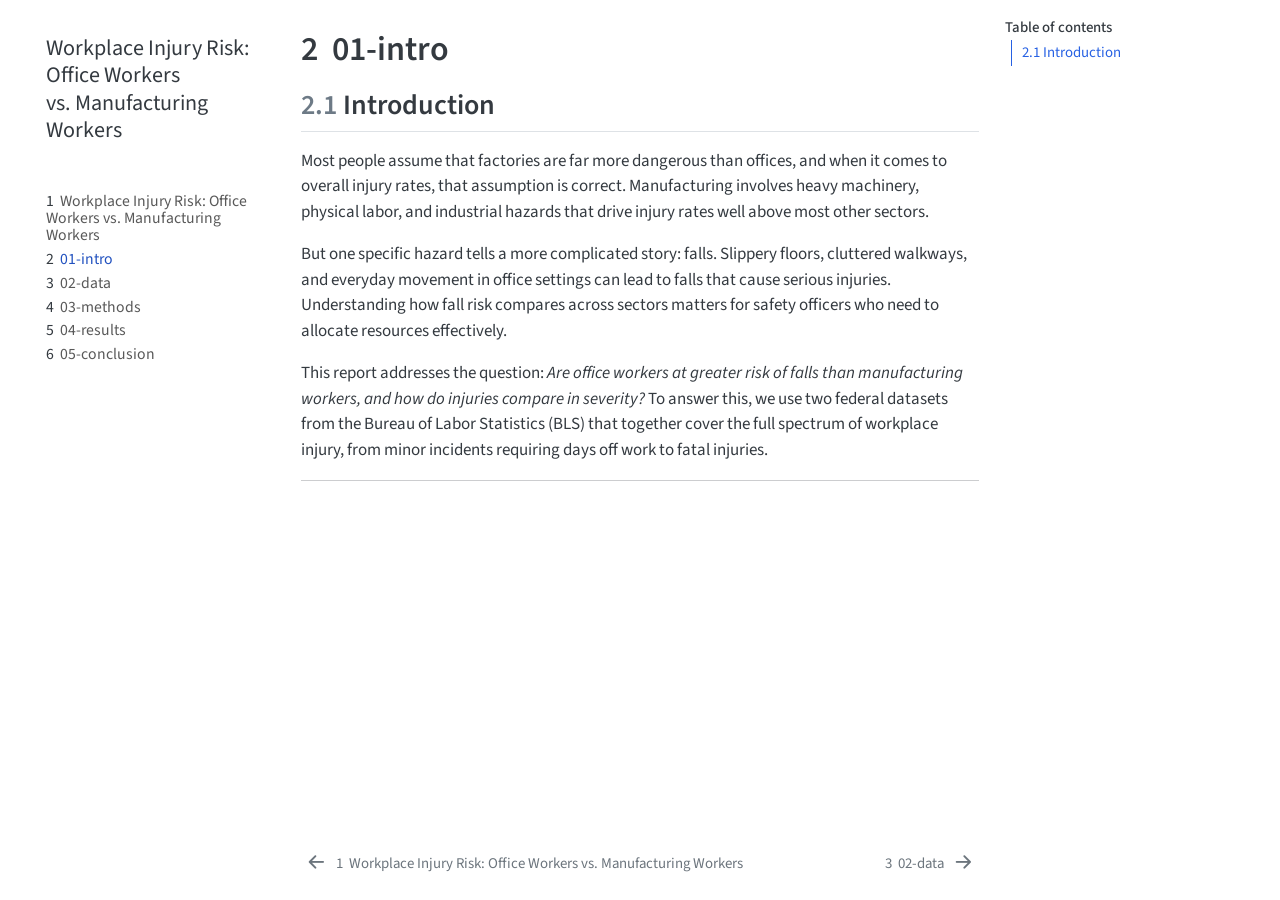
==== docs/01-intro.html @ 1d150f12 "v" ====
<!DOCTYPE html>
<html xmlns="http://www.w3.org/1999/xhtml" lang="en" xml:lang="en"><head>

<meta charset="utf-8">
<meta name="generator" content="quarto-1.6.40">

<meta name="viewport" content="width=device-width, initial-scale=1.0, user-scalable=yes">


<title>2&nbsp; 01-intro – Workplace Injury Risk: Office Workers vs. Manufacturing Workers</title>
<style>
code{white-space: pre-wrap;}
span.smallcaps{font-variant: small-caps;}
div.columns{display: flex; gap: min(4vw, 1.5em);}
div.column{flex: auto; overflow-x: auto;}
div.hanging-indent{margin-left: 1.5em; text-indent: -1.5em;}
ul.task-list{list-style: none;}
ul.task-list li input[type="checkbox"] {
  width: 0.8em;
  margin: 0 0.8em 0.2em -1em; /* quarto-specific, see https://github.com/quarto-dev/quarto-cli/issues/4556 */ 
  vertical-align: middle;
}
</style>


<script src="site_libs/quarto-nav/quarto-nav.js"></script>
<script src="site_libs/quarto-nav/headroom.min.js"></script>
<script src="site_libs/clipboard/clipboard.min.js"></script>
<script src="site_libs/quarto-search/autocomplete.umd.js"></script>
<script src="site_libs/quarto-search/fuse.min.js"></script>
<script src="site_libs/quarto-search/quarto-search.js"></script>
<meta name="quarto:offset" content="./">
<link href="./02-data.html" rel="next">
<link href="./index.html" rel="prev">
<script src="site_libs/quarto-html/quarto.js"></script>
<script src="site_libs/quarto-html/popper.min.js"></script>
<script src="site_libs/quarto-html/tippy.umd.min.js"></script>
<script src="site_libs/quarto-html/anchor.min.js"></script>
<link href="site_libs/quarto-html/tippy.css" rel="stylesheet">
<link href="site_libs/quarto-html/quarto-syntax-highlighting-549806ee2085284f45b00abea8c6df48.css" rel="stylesheet" id="quarto-text-highlighting-styles">
<script src="site_libs/bootstrap/bootstrap.min.js"></script>
<link href="site_libs/bootstrap/bootstrap-icons.css" rel="stylesheet">
<link href="site_libs/bootstrap/bootstrap-8da5b4427184b79ecddefad3d342027e.min.css" rel="stylesheet" append-hash="true" id="quarto-bootstrap" data-mode="light">
<script id="quarto-search-options" type="application/json">{
  "location": "sidebar",
  "copy-button": false,
  "collapse-after": 3,
  "panel-placement": "start",
  "type": "textbox",
  "limit": 50,
  "keyboard-shortcut": [
    "f",
    "/",
    "s"
  ],
  "show-item-context": false,
  "language": {
    "search-no-results-text": "No results",
    "search-matching-documents-text": "matching documents",
    "search-copy-link-title": "Copy link to search",
    "search-hide-matches-text": "Hide additional matches",
    "search-more-match-text": "more match in this document",
    "search-more-matches-text": "more matches in this document",
    "search-clear-button-title": "Clear",
    "search-text-placeholder": "",
    "search-detached-cancel-button-title": "Cancel",
    "search-submit-button-title": "Submit",
    "search-label": "Search"
  }
}</script>


</head>

<body class="nav-sidebar floating">

<div id="quarto-search-results"></div>
  <header id="quarto-header" class="headroom fixed-top">
  <nav class="quarto-secondary-nav">
    <div class="container-fluid d-flex">
      <button type="button" class="quarto-btn-toggle btn" data-bs-toggle="collapse" role="button" data-bs-target=".quarto-sidebar-collapse-item" aria-controls="quarto-sidebar" aria-expanded="false" aria-label="Toggle sidebar navigation" onclick="if (window.quartoToggleHeadroom) { window.quartoToggleHeadroom(); }">
        <i class="bi bi-layout-text-sidebar-reverse"></i>
      </button>
        <nav class="quarto-page-breadcrumbs" aria-label="breadcrumb"><ol class="breadcrumb"><li class="breadcrumb-item"><a href="./01-intro.html"><span class="chapter-number">2</span>&nbsp; <span class="chapter-title">01-intro</span></a></li></ol></nav>
        <a class="flex-grow-1" role="navigation" data-bs-toggle="collapse" data-bs-target=".quarto-sidebar-collapse-item" aria-controls="quarto-sidebar" aria-expanded="false" aria-label="Toggle sidebar navigation" onclick="if (window.quartoToggleHeadroom) { window.quartoToggleHeadroom(); }">      
        </a>
      <button type="button" class="btn quarto-search-button" aria-label="Search" onclick="window.quartoOpenSearch();">
        <i class="bi bi-search"></i>
      </button>
    </div>
  </nav>
</header>
<!-- content -->
<div id="quarto-content" class="quarto-container page-columns page-rows-contents page-layout-article">
<!-- sidebar -->
  <nav id="quarto-sidebar" class="sidebar collapse collapse-horizontal quarto-sidebar-collapse-item sidebar-navigation floating overflow-auto">
    <div class="pt-lg-2 mt-2 text-left sidebar-header">
    <div class="sidebar-title mb-0 py-0">
      <a href="./">Workplace Injury Risk: Office Workers vs.&nbsp;Manufacturing Workers</a> 
    </div>
      </div>
        <div class="mt-2 flex-shrink-0 align-items-center">
        <div class="sidebar-search">
        <div id="quarto-search" class="" title="Search"></div>
        </div>
        </div>
    <div class="sidebar-menu-container"> 
    <ul class="list-unstyled mt-1">
        <li class="sidebar-item">
  <div class="sidebar-item-container"> 
  <a href="./index.html" class="sidebar-item-text sidebar-link">
 <span class="menu-text"><span class="chapter-number">1</span>&nbsp; <span class="chapter-title">Workplace Injury Risk: Office Workers vs.&nbsp;Manufacturing Workers</span></span></a>
  </div>
</li>
        <li class="sidebar-item">
  <div class="sidebar-item-container"> 
  <a href="./01-intro.html" class="sidebar-item-text sidebar-link active">
 <span class="menu-text"><span class="chapter-number">2</span>&nbsp; <span class="chapter-title">01-intro</span></span></a>
  </div>
</li>
        <li class="sidebar-item">
  <div class="sidebar-item-container"> 
  <a href="./02-data.html" class="sidebar-item-text sidebar-link">
 <span class="menu-text"><span class="chapter-number">3</span>&nbsp; <span class="chapter-title">02-data</span></span></a>
  </div>
</li>
        <li class="sidebar-item">
  <div class="sidebar-item-container"> 
  <a href="./03-methods.html" class="sidebar-item-text sidebar-link">
 <span class="menu-text"><span class="chapter-number">4</span>&nbsp; <span class="chapter-title">03-methods</span></span></a>
  </div>
</li>
        <li class="sidebar-item">
  <div class="sidebar-item-container"> 
  <a href="./04-results.html" class="sidebar-item-text sidebar-link">
 <span class="menu-text"><span class="chapter-number">5</span>&nbsp; <span class="chapter-title">04-results</span></span></a>
  </div>
</li>
        <li class="sidebar-item">
  <div class="sidebar-item-container"> 
  <a href="./05-conclusion.html" class="sidebar-item-text sidebar-link">
 <span class="menu-text"><span class="chapter-number">6</span>&nbsp; <span class="chapter-title">05-conclusion</span></span></a>
  </div>
</li>
    </ul>
    </div>
</nav>
<div id="quarto-sidebar-glass" class="quarto-sidebar-collapse-item" data-bs-toggle="collapse" data-bs-target=".quarto-sidebar-collapse-item"></div>
<!-- margin-sidebar -->
    <div id="quarto-margin-sidebar" class="sidebar margin-sidebar">
        <nav id="TOC" role="doc-toc" class="toc-active">
    <h2 id="toc-title">Table of contents</h2>
   
  <ul>
  <li><a href="#introduction" id="toc-introduction" class="nav-link active" data-scroll-target="#introduction"><span class="header-section-number">2.1</span> Introduction</a></li>
  </ul>
</nav>
    </div>
<!-- main -->
<main class="content" id="quarto-document-content">

<header id="title-block-header" class="quarto-title-block default">
<div class="quarto-title">
<h1 class="title"><span class="chapter-number">2</span>&nbsp; <span class="chapter-title">01-intro</span></h1>
</div>



<div class="quarto-title-meta">

    
  
    
  </div>
  


</header>


<section id="introduction" class="level2" data-number="2.1">
<h2 data-number="2.1" class="anchored" data-anchor-id="introduction"><span class="header-section-number">2.1</span> Introduction</h2>
<p>Most people assume that factories are far more dangerous than offices, and when it comes to overall injury rates, that assumption is correct. Manufacturing involves heavy machinery, physical labor, and industrial hazards that drive injury rates well above most other sectors.</p>
<p>But one specific hazard tells a more complicated story: falls. Slippery floors, cluttered walkways, and everyday movement in office settings can lead to falls that cause serious injuries. Understanding how fall risk compares across sectors matters for safety officers who need to allocate resources effectively.</p>
<p>This report addresses the question: <em>Are office workers at greater risk of falls than manufacturing workers, and how do injuries compare in severity?</em> To answer this, we use two federal datasets from the Bureau of Labor Statistics (BLS) that together cover the full spectrum of workplace injury, from minor incidents requiring days off work to fatal injuries.</p>
<hr>


</section>

</main> <!-- /main -->
<script id="quarto-html-after-body" type="application/javascript">
window.document.addEventListener("DOMContentLoaded", function (event) {
  const toggleBodyColorMode = (bsSheetEl) => {
    const mode = bsSheetEl.getAttribute("data-mode");
    const bodyEl = window.document.querySelector("body");
    if (mode === "dark") {
      bodyEl.classList.add("quarto-dark");
      bodyEl.classList.remove("quarto-light");
    } else {
      bodyEl.classList.add("quarto-light");
      bodyEl.classList.remove("quarto-dark");
    }
  }
  const toggleBodyColorPrimary = () => {
    const bsSheetEl = window.document.querySelector("link#quarto-bootstrap");
    if (bsSheetEl) {
      toggleBodyColorMode(bsSheetEl);
    }
  }
  toggleBodyColorPrimary();  
  const icon = "";
  const anchorJS = new window.AnchorJS();
  anchorJS.options = {
    placement: 'right',
    icon: icon
  };
  anchorJS.add('.anchored');
  const isCodeAnnotation = (el) => {
    for (const clz of el.classList) {
      if (clz.startsWith('code-annotation-')) {                     
        return true;
      }
    }
    return false;
  }
  const onCopySuccess = function(e) {
    // button target
    const button = e.trigger;
    // don't keep focus
    button.blur();
    // flash "checked"
    button.classList.add('code-copy-button-checked');
    var currentTitle = button.getAttribute("title");
    button.setAttribute("title", "Copied!");
    let tooltip;
    if (window.bootstrap) {
      button.setAttribute("data-bs-toggle", "tooltip");
      button.setAttribute("data-bs-placement", "left");
      button.setAttribute("data-bs-title", "Copied!");
      tooltip = new bootstrap.Tooltip(button, 
        { trigger: "manual", 
          customClass: "code-copy-button-tooltip",
          offset: [0, -8]});
      tooltip.show();    
    }
    setTimeout(function() {
      if (tooltip) {
        tooltip.hide();
        button.removeAttribute("data-bs-title");
        button.removeAttribute("data-bs-toggle");
        button.removeAttribute("data-bs-placement");
      }
      button.setAttribute("title", currentTitle);
      button.classList.remove('code-copy-button-checked');
    }, 1000);
    // clear code selection
    e.clearSelection();
  }
  const getTextToCopy = function(trigger) {
      const codeEl = trigger.previousElementSibling.cloneNode(true);
      for (const childEl of codeEl.children) {
        if (isCodeAnnotation(childEl)) {
          childEl.remove();
        }
      }
      return codeEl.innerText;
  }
  const clipboard = new window.ClipboardJS('.code-copy-button:not([data-in-quarto-modal])', {
    text: getTextToCopy
  });
  clipboard.on('success', onCopySuccess);
  if (window.document.getElementById('quarto-embedded-source-code-modal')) {
    const clipboardModal = new window.ClipboardJS('.code-copy-button[data-in-quarto-modal]', {
      text: getTextToCopy,
      container: window.document.getElementById('quarto-embedded-source-code-modal')
    });
    clipboardModal.on('success', onCopySuccess);
  }
    var localhostRegex = new RegExp(/^(?:http|https):\/\/localhost\:?[0-9]*\//);
    var mailtoRegex = new RegExp(/^mailto:/);
      var filterRegex = new RegExp('/' + window.location.host + '/');
    var isInternal = (href) => {
        return filterRegex.test(href) || localhostRegex.test(href) || mailtoRegex.test(href);
    }
    // Inspect non-navigation links and adorn them if external
 	var links = window.document.querySelectorAll('a[href]:not(.nav-link):not(.navbar-brand):not(.toc-action):not(.sidebar-link):not(.sidebar-item-toggle):not(.pagination-link):not(.no-external):not([aria-hidden]):not(.dropdown-item):not(.quarto-navigation-tool):not(.about-link)');
    for (var i=0; i<links.length; i++) {
      const link = links[i];
      if (!isInternal(link.href)) {
        // undo the damage that might have been done by quarto-nav.js in the case of
        // links that we want to consider external
        if (link.dataset.originalHref !== undefined) {
          link.href = link.dataset.originalHref;
        }
      }
    }
  function tippyHover(el, contentFn, onTriggerFn, onUntriggerFn) {
    const config = {
      allowHTML: true,
      maxWidth: 500,
      delay: 100,
      arrow: false,
      appendTo: function(el) {
          return el.parentElement;
      },
      interactive: true,
      interactiveBorder: 10,
      theme: 'quarto',
      placement: 'bottom-start',
    };
    if (contentFn) {
      config.content = contentFn;
    }
    if (onTriggerFn) {
      config.onTrigger = onTriggerFn;
    }
    if (onUntriggerFn) {
      config.onUntrigger = onUntriggerFn;
    }
    window.tippy(el, config); 
  }
  const noterefs = window.document.querySelectorAll('a[role="doc-noteref"]');
  for (var i=0; i<noterefs.length; i++) {
    const ref = noterefs[i];
    tippyHover(ref, function() {
      // use id or data attribute instead here
      let href = ref.getAttribute('data-footnote-href') || ref.getAttribute('href');
      try { href = new URL(href).hash; } catch {}
      const id = href.replace(/^#\/?/, "");
      const note = window.document.getElementById(id);
      if (note) {
        return note.innerHTML;
      } else {
        return "";
      }
    });
  }
  const xrefs = window.document.querySelectorAll('a.quarto-xref');
  const processXRef = (id, note) => {
    // Strip column container classes
    const stripColumnClz = (el) => {
      el.classList.remove("page-full", "page-columns");
      if (el.children) {
        for (const child of el.children) {
          stripColumnClz(child);
        }
      }
    }
    stripColumnClz(note)
    if (id === null || id.startsWith('sec-')) {
      // Special case sections, only their first couple elements
      const container = document.createElement("div");
      if (note.children && note.children.length > 2) {
        container.appendChild(note.children[0].cloneNode(true));
        for (let i = 1; i < note.children.length; i++) {
          const child = note.children[i];
          if (child.tagName === "P" && child.innerText === "") {
            continue;
          } else {
            container.appendChild(child.cloneNode(true));
            break;
          }
        }
        if (window.Quarto?.typesetMath) {
          window.Quarto.typesetMath(container);
        }
        return container.innerHTML
      } else {
        if (window.Quarto?.typesetMath) {
          window.Quarto.typesetMath(note);
        }
        return note.innerHTML;
      }
    } else {
      // Remove any anchor links if they are present
      const anchorLink = note.querySelector('a.anchorjs-link');
      if (anchorLink) {
        anchorLink.remove();
      }
      if (window.Quarto?.typesetMath) {
        window.Quarto.typesetMath(note);
      }
      if (note.classList.contains("callout")) {
        return note.outerHTML;
      } else {
        return note.innerHTML;
      }
    }
  }
  for (var i=0; i<xrefs.length; i++) {
    const xref = xrefs[i];
    tippyHover(xref, undefined, function(instance) {
      instance.disable();
      let url = xref.getAttribute('href');
      let hash = undefined; 
      if (url.startsWith('#')) {
        hash = url;
      } else {
        try { hash = new URL(url).hash; } catch {}
      }
      if (hash) {
        const id = hash.replace(/^#\/?/, "");
        const note = window.document.getElementById(id);
        if (note !== null) {
          try {
            const html = processXRef(id, note.cloneNode(true));
            instance.setContent(html);
          } finally {
            instance.enable();
            instance.show();
          }
        } else {
          // See if we can fetch this
          fetch(url.split('#')[0])
          .then(res => res.text())
          .then(html => {
            const parser = new DOMParser();
            const htmlDoc = parser.parseFromString(html, "text/html");
            const note = htmlDoc.getElementById(id);
            if (note !== null) {
              const html = processXRef(id, note);
              instance.setContent(html);
            } 
          }).finally(() => {
            instance.enable();
            instance.show();
          });
        }
      } else {
        // See if we can fetch a full url (with no hash to target)
        // This is a special case and we should probably do some content thinning / targeting
        fetch(url)
        .then(res => res.text())
        .then(html => {
          const parser = new DOMParser();
          const htmlDoc = parser.parseFromString(html, "text/html");
          const note = htmlDoc.querySelector('main.content');
          if (note !== null) {
            // This should only happen for chapter cross references
            // (since there is no id in the URL)
            // remove the first header
            if (note.children.length > 0 && note.children[0].tagName === "HEADER") {
              note.children[0].remove();
            }
            const html = processXRef(null, note);
            instance.setContent(html);
          } 
        }).finally(() => {
          instance.enable();
          instance.show();
        });
      }
    }, function(instance) {
    });
  }
      let selectedAnnoteEl;
      const selectorForAnnotation = ( cell, annotation) => {
        let cellAttr = 'data-code-cell="' + cell + '"';
        let lineAttr = 'data-code-annotation="' +  annotation + '"';
        const selector = 'span[' + cellAttr + '][' + lineAttr + ']';
        return selector;
      }
      const selectCodeLines = (annoteEl) => {
        const doc = window.document;
        const targetCell = annoteEl.getAttribute("data-target-cell");
        const targetAnnotation = annoteEl.getAttribute("data-target-annotation");
        const annoteSpan = window.document.querySelector(selectorForAnnotation(targetCell, targetAnnotation));
        const lines = annoteSpan.getAttribute("data-code-lines").split(",");
        const lineIds = lines.map((line) => {
          return targetCell + "-" + line;
        })
        let top = null;
        let height = null;
        let parent = null;
        if (lineIds.length > 0) {
            //compute the position of the single el (top and bottom and make a div)
            const el = window.document.getElementById(lineIds[0]);
            top = el.offsetTop;
            height = el.offsetHeight;
            parent = el.parentElement.parentElement;
          if (lineIds.length > 1) {
            const lastEl = window.document.getElementById(lineIds[lineIds.length - 1]);
            const bottom = lastEl.offsetTop + lastEl.offsetHeight;
            height = bottom - top;
          }
          if (top !== null && height !== null && parent !== null) {
            // cook up a div (if necessary) and position it 
            let div = window.document.getElementById("code-annotation-line-highlight");
            if (div === null) {
              div = window.document.createElement("div");
              div.setAttribute("id", "code-annotation-line-highlight");
              div.style.position = 'absolute';
              parent.appendChild(div);
            }
            div.style.top = top - 2 + "px";
            div.style.height = height + 4 + "px";
            div.style.left = 0;
            let gutterDiv = window.document.getElementById("code-annotation-line-highlight-gutter");
            if (gutterDiv === null) {
              gutterDiv = window.document.createElement("div");
              gutterDiv.setAttribute("id", "code-annotation-line-highlight-gutter");
              gutterDiv.style.position = 'absolute';
              const codeCell = window.document.getElementById(targetCell);
              const gutter = codeCell.querySelector('.code-annotation-gutter');
              gutter.appendChild(gutterDiv);
            }
            gutterDiv.style.top = top - 2 + "px";
            gutterDiv.style.height = height + 4 + "px";
          }
          selectedAnnoteEl = annoteEl;
        }
      };
      const unselectCodeLines = () => {
        const elementsIds = ["code-annotation-line-highlight", "code-annotation-line-highlight-gutter"];
        elementsIds.forEach((elId) => {
          const div = window.document.getElementById(elId);
          if (div) {
            div.remove();
          }
        });
        selectedAnnoteEl = undefined;
      };
        // Handle positioning of the toggle
    window.addEventListener(
      "resize",
      throttle(() => {
        elRect = undefined;
        if (selectedAnnoteEl) {
          selectCodeLines(selectedAnnoteEl);
        }
      }, 10)
    );
    function throttle(fn, ms) {
    let throttle = false;
    let timer;
      return (...args) => {
        if(!throttle) { // first call gets through
            fn.apply(this, args);
            throttle = true;
        } else { // all the others get throttled
            if(timer) clearTimeout(timer); // cancel #2
            timer = setTimeout(() => {
              fn.apply(this, args);
              timer = throttle = false;
            }, ms);
        }
      };
    }
      // Attach click handler to the DT
      const annoteDls = window.document.querySelectorAll('dt[data-target-cell]');
      for (const annoteDlNode of annoteDls) {
        annoteDlNode.addEventListener('click', (event) => {
          const clickedEl = event.target;
          if (clickedEl !== selectedAnnoteEl) {
            unselectCodeLines();
            const activeEl = window.document.querySelector('dt[data-target-cell].code-annotation-active');
            if (activeEl) {
              activeEl.classList.remove('code-annotation-active');
            }
            selectCodeLines(clickedEl);
            clickedEl.classList.add('code-annotation-active');
          } else {
            // Unselect the line
            unselectCodeLines();
            clickedEl.classList.remove('code-annotation-active');
          }
        });
      }
  const findCites = (el) => {
    const parentEl = el.parentElement;
    if (parentEl) {
      const cites = parentEl.dataset.cites;
      if (cites) {
        return {
          el,
          cites: cites.split(' ')
        };
      } else {
        return findCites(el.parentElement)
      }
    } else {
      return undefined;
    }
  };
  var bibliorefs = window.document.querySelectorAll('a[role="doc-biblioref"]');
  for (var i=0; i<bibliorefs.length; i++) {
    const ref = bibliorefs[i];
    const citeInfo = findCites(ref);
    if (citeInfo) {
      tippyHover(citeInfo.el, function() {
        var popup = window.document.createElement('div');
        citeInfo.cites.forEach(function(cite) {
          var citeDiv = window.document.createElement('div');
          citeDiv.classList.add('hanging-indent');
          citeDiv.classList.add('csl-entry');
          var biblioDiv = window.document.getElementById('ref-' + cite);
          if (biblioDiv) {
            citeDiv.innerHTML = biblioDiv.innerHTML;
          }
          popup.appendChild(citeDiv);
        });
        return popup.innerHTML;
      });
    }
  }
});
</script>
<nav class="page-navigation">
  <div class="nav-page nav-page-previous">
      <a href="./index.html" class="pagination-link" aria-label="Workplace Injury Risk: Office Workers vs. Manufacturing Workers">
        <i class="bi bi-arrow-left-short"></i> <span class="nav-page-text"><span class="chapter-number">1</span>&nbsp; <span class="chapter-title">Workplace Injury Risk: Office Workers vs.&nbsp;Manufacturing Workers</span></span>
      </a>          
  </div>
  <div class="nav-page nav-page-next">
      <a href="./02-data.html" class="pagination-link" aria-label="02-data">
        <span class="nav-page-text"><span class="chapter-number">3</span>&nbsp; <span class="chapter-title">02-data</span></span> <i class="bi bi-arrow-right-short"></i>
      </a>
  </div>
</nav>
</div> <!-- /content -->




</body></html>
---- docs/site_libs/quarto-html/tippy.css ----
.tippy-box[data-animation=fade][data-state=hidden]{opacity:0}[data-tippy-root]{max-width:calc(100vw - 10px)}.tippy-box{position:relative;background-color:#333;color:#fff;border-radius:4px;font-size:14px;line-height:1.4;white-space:normal;outline:0;transition-property:transform,visibility,opacity}.tippy-box[data-placement^=top]>.tippy-arrow{bottom:0}.tippy-box[data-placement^=top]>.tippy-arrow:before{bottom:-7px;left:0;border-width:8px 8px 0;border-top-color:initial;transform-origin:center top}.tippy-box[data-placement^=bottom]>.tippy-arrow{top:0}.tippy-box[data-placement^=bottom]>.tippy-arrow:before{top:-7px;left:0;border-width:0 8px 8px;border-bottom-color:initial;transform-origin:center bottom}.tippy-box[data-placement^=left]>.tippy-arrow{right:0}.tippy-box[data-placement^=left]>.tippy-arrow:before{border-width:8px 0 8px 8px;border-left-color:initial;right:-7px;transform-origin:center left}.tippy-box[data-placement^=right]>.tippy-arrow{left:0}.tippy-box[data-placement^=right]>.tippy-arrow:before{left:-7px;border-width:8px 8px 8px 0;border-right-color:initial;transform-origin:center right}.tippy-box[data-inertia][data-state=visible]{transition-timing-function:cubic-bezier(.54,1.5,.38,1.11)}.tippy-arrow{width:16px;height:16px;color:#333}.tippy-arrow:before{content:"";position:absolute;border-color:transparent;border-style:solid}.tippy-content{position:relative;padding:5px 9px;z-index:1}
---- docs/site_libs/quarto-html/quarto-syntax-highlighting-549806ee2085284f45b00abea8c6df48.css ----
/* quarto syntax highlight colors */
:root {
  --quarto-hl-ot-color: #003B4F;
  --quarto-hl-at-color: #657422;
  --quarto-hl-ss-color: #20794D;
  --quarto-hl-an-color: #5E5E5E;
  --quarto-hl-fu-color: #4758AB;
  --quarto-hl-st-color: #20794D;
  --quarto-hl-cf-color: #003B4F;
  --quarto-hl-op-color: #5E5E5E;
  --quarto-hl-er-color: #AD0000;
  --quarto-hl-bn-color: #AD0000;
  --quarto-hl-al-color: #AD0000;
  --quarto-hl-va-color: #111111;
  --quarto-hl-bu-color: inherit;
  --quarto-hl-ex-color: inherit;
  --quarto-hl-pp-color: #AD0000;
  --quarto-hl-in-color: #5E5E5E;
  --quarto-hl-vs-color: #20794D;
  --quarto-hl-wa-color: #5E5E5E;
  --quarto-hl-do-color: #5E5E5E;
  --quarto-hl-im-color: #00769E;
  --quarto-hl-ch-color: #20794D;
  --quarto-hl-dt-color: #AD0000;
  --quarto-hl-fl-color: #AD0000;
  --quarto-hl-co-color: #5E5E5E;
  --quarto-hl-cv-color: #5E5E5E;
  --quarto-hl-cn-color: #8f5902;
  --quarto-hl-sc-color: #5E5E5E;
  --quarto-hl-dv-color: #AD0000;
  --quarto-hl-kw-color: #003B4F;
}

/* other quarto variables */
:root {
  --quarto-font-monospace: SFMono-Regular, Menlo, Monaco, Consolas, "Liberation Mono", "Courier New", monospace;
}

pre > code.sourceCode > span {
  color: #003B4F;
}

code span {
  color: #003B4F;
}

code.sourceCode > span {
  color: #003B4F;
}

div.sourceCode,
div.sourceCode pre.sourceCode {
  color: #003B4F;
}

code span.ot {
  color: #003B4F;
  font-style: inherit;
}

code span.at {
  color: #657422;
  font-style: inherit;
}

code span.ss {
  color: #20794D;
  font-style: inherit;
}

code span.an {
  color: #5E5E5E;
  font-style: inherit;
}

code span.fu {
  color: #4758AB;
  font-style: inherit;
}

code span.st {
  color: #20794D;
  font-style: inherit;
}

code span.cf {
  color: #003B4F;
  font-weight: bold;
  font-style: inherit;
}

code span.op {
  color: #5E5E5E;
  font-style: inherit;
}

code span.er {
  color: #AD0000;
  font-style: inherit;
}

code span.bn {
  color: #AD0000;
  font-style: inherit;
}

code span.al {
  color: #AD0000;
  font-style: inherit;
}

code span.va {
  color: #111111;
  font-style: inherit;
}

code span.bu {
  font-style: inherit;
}

code span.ex {
  font-style: inherit;
}

code span.pp {
  color: #AD0000;
  font-style: inherit;
}

code span.in {
  color: #5E5E5E;
  font-style: inherit;
}

code span.vs {
  color: #20794D;
  font-style: inherit;
}

code span.wa {
  color: #5E5E5E;
  font-style: italic;
}

code span.do {
  color: #5E5E5E;
  font-style: italic;
}

code span.im {
  color: #00769E;
  font-style: inherit;
}

code span.ch {
  color: #20794D;
  font-style: inherit;
}

code span.dt {
  color: #AD0000;
  font-style: inherit;
}

code span.fl {
  color: #AD0000;
  font-style: inherit;
}

code span.co {
  color: #5E5E5E;
  font-style: inherit;
}

code span.cv {
  color: #5E5E5E;
  font-style: italic;
}

code span.cn {
  color: #8f5902;
  font-style: inherit;
}

code span.sc {
  color: #5E5E5E;
  font-style: inherit;
}

code span.dv {
  color: #AD0000;
  font-style: inherit;
}

code span.kw {
  color: #003B4F;
  font-weight: bold;
  font-style: inherit;
}

.prevent-inlining {
  content: "</";
}

/*# sourceMappingURL=ae99138f4fbc2fb4c9f5e5cd69c22459.css.map */
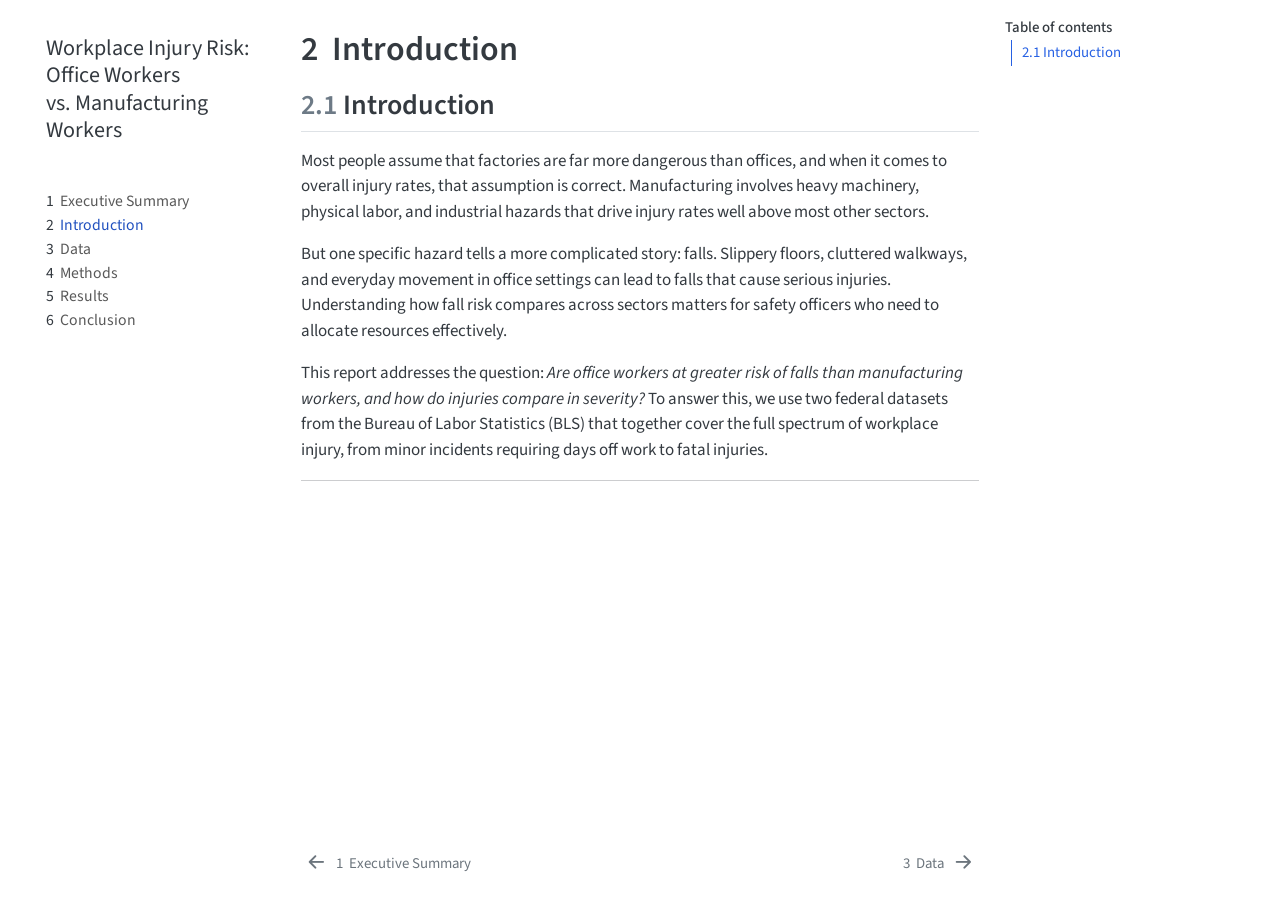
==== commit 37ac39ab: "render" ====
--- a/docs/01-intro.html
+++ b/docs/01-intro.html
@@ -7,7 +7,7 @@
 <meta name="viewport" content="width=device-width, initial-scale=1.0, user-scalable=yes">
 
 
-<title>2&nbsp; 01-intro – Workplace Injury Risk: Office Workers vs. Manufacturing Workers</title>
+<title>2&nbsp; Introduction – Workplace Injury Risk: Office Workers vs. Manufacturing Workers</title>
 <style>
 code{white-space: pre-wrap;}
 span.smallcaps{font-variant: small-caps;}
@@ -81,7 +81,7 @@
       <button type="button" class="quarto-btn-toggle btn" data-bs-toggle="collapse" role="button" data-bs-target=".quarto-sidebar-collapse-item" aria-controls="quarto-sidebar" aria-expanded="false" aria-label="Toggle sidebar navigation" onclick="if (window.quartoToggleHeadroom) { window.quartoToggleHeadroom(); }">
         <i class="bi bi-layout-text-sidebar-reverse"></i>
       </button>
-        <nav class="quarto-page-breadcrumbs" aria-label="breadcrumb"><ol class="breadcrumb"><li class="breadcrumb-item"><a href="./01-intro.html"><span class="chapter-number">2</span>&nbsp; <span class="chapter-title">01-intro</span></a></li></ol></nav>
+        <nav class="quarto-page-breadcrumbs" aria-label="breadcrumb"><ol class="breadcrumb"><li class="breadcrumb-item"><a href="./01-intro.html"><span class="chapter-number">2</span>&nbsp; <span class="chapter-title">Introduction</span></a></li></ol></nav>
         <a class="flex-grow-1" role="navigation" data-bs-toggle="collapse" data-bs-target=".quarto-sidebar-collapse-item" aria-controls="quarto-sidebar" aria-expanded="false" aria-label="Toggle sidebar navigation" onclick="if (window.quartoToggleHeadroom) { window.quartoToggleHeadroom(); }">      
         </a>
       <button type="button" class="btn quarto-search-button" aria-label="Search" onclick="window.quartoOpenSearch();">
@@ -109,37 +109,37 @@
         <li class="sidebar-item">
   <div class="sidebar-item-container"> 
   <a href="./index.html" class="sidebar-item-text sidebar-link">
- <span class="menu-text"><span class="chapter-number">1</span>&nbsp; <span class="chapter-title">Workplace Injury Risk: Office Workers vs.&nbsp;Manufacturing Workers</span></span></a>
+ <span class="menu-text"><span class="chapter-number">1</span>&nbsp; <span class="chapter-title">Executive Summary</span></span></a>
   </div>
 </li>
         <li class="sidebar-item">
   <div class="sidebar-item-container"> 
   <a href="./01-intro.html" class="sidebar-item-text sidebar-link active">
- <span class="menu-text"><span class="chapter-number">2</span>&nbsp; <span class="chapter-title">01-intro</span></span></a>
+ <span class="menu-text"><span class="chapter-number">2</span>&nbsp; <span class="chapter-title">Introduction</span></span></a>
   </div>
 </li>
         <li class="sidebar-item">
   <div class="sidebar-item-container"> 
   <a href="./02-data.html" class="sidebar-item-text sidebar-link">
- <span class="menu-text"><span class="chapter-number">3</span>&nbsp; <span class="chapter-title">02-data</span></span></a>
+ <span class="menu-text"><span class="chapter-number">3</span>&nbsp; <span class="chapter-title">Data</span></span></a>
   </div>
 </li>
         <li class="sidebar-item">
   <div class="sidebar-item-container"> 
   <a href="./03-methods.html" class="sidebar-item-text sidebar-link">
- <span class="menu-text"><span class="chapter-number">4</span>&nbsp; <span class="chapter-title">03-methods</span></span></a>
+ <span class="menu-text"><span class="chapter-number">4</span>&nbsp; <span class="chapter-title">Methods</span></span></a>
   </div>
 </li>
         <li class="sidebar-item">
   <div class="sidebar-item-container"> 
   <a href="./04-results.html" class="sidebar-item-text sidebar-link">
- <span class="menu-text"><span class="chapter-number">5</span>&nbsp; <span class="chapter-title">04-results</span></span></a>
+ <span class="menu-text"><span class="chapter-number">5</span>&nbsp; <span class="chapter-title">Results</span></span></a>
   </div>
 </li>
         <li class="sidebar-item">
   <div class="sidebar-item-container"> 
   <a href="./05-conclusion.html" class="sidebar-item-text sidebar-link">
- <span class="menu-text"><span class="chapter-number">6</span>&nbsp; <span class="chapter-title">05-conclusion</span></span></a>
+ <span class="menu-text"><span class="chapter-number">6</span>&nbsp; <span class="chapter-title">Conclusion</span></span></a>
   </div>
 </li>
     </ul>
@@ -161,7 +161,7 @@
 
 <header id="title-block-header" class="quarto-title-block default">
 <div class="quarto-title">
-<h1 class="title"><span class="chapter-number">2</span>&nbsp; <span class="chapter-title">01-intro</span></h1>
+<h1 class="title"><span class="chapter-number">2</span>&nbsp; <span class="chapter-title">Introduction</span></h1>
 </div>
 
 
@@ -608,13 +608,13 @@
 </script>
 <nav class="page-navigation">
   <div class="nav-page nav-page-previous">
-      <a href="./index.html" class="pagination-link" aria-label="Workplace Injury Risk: Office Workers vs. Manufacturing Workers">
-        <i class="bi bi-arrow-left-short"></i> <span class="nav-page-text"><span class="chapter-number">1</span>&nbsp; <span class="chapter-title">Workplace Injury Risk: Office Workers vs.&nbsp;Manufacturing Workers</span></span>
+      <a href="./index.html" class="pagination-link" aria-label="Executive Summary">
+        <i class="bi bi-arrow-left-short"></i> <span class="nav-page-text"><span class="chapter-number">1</span>&nbsp; <span class="chapter-title">Executive Summary</span></span>
       </a>          
   </div>
   <div class="nav-page nav-page-next">
-      <a href="./02-data.html" class="pagination-link" aria-label="02-data">
-        <span class="nav-page-text"><span class="chapter-number">3</span>&nbsp; <span class="chapter-title">02-data</span></span> <i class="bi bi-arrow-right-short"></i>
+      <a href="./02-data.html" class="pagination-link" aria-label="Data">
+        <span class="nav-page-text"><span class="chapter-number">3</span>&nbsp; <span class="chapter-title">Data</span></span> <i class="bi bi-arrow-right-short"></i>
       </a>
   </div>
 </nav>
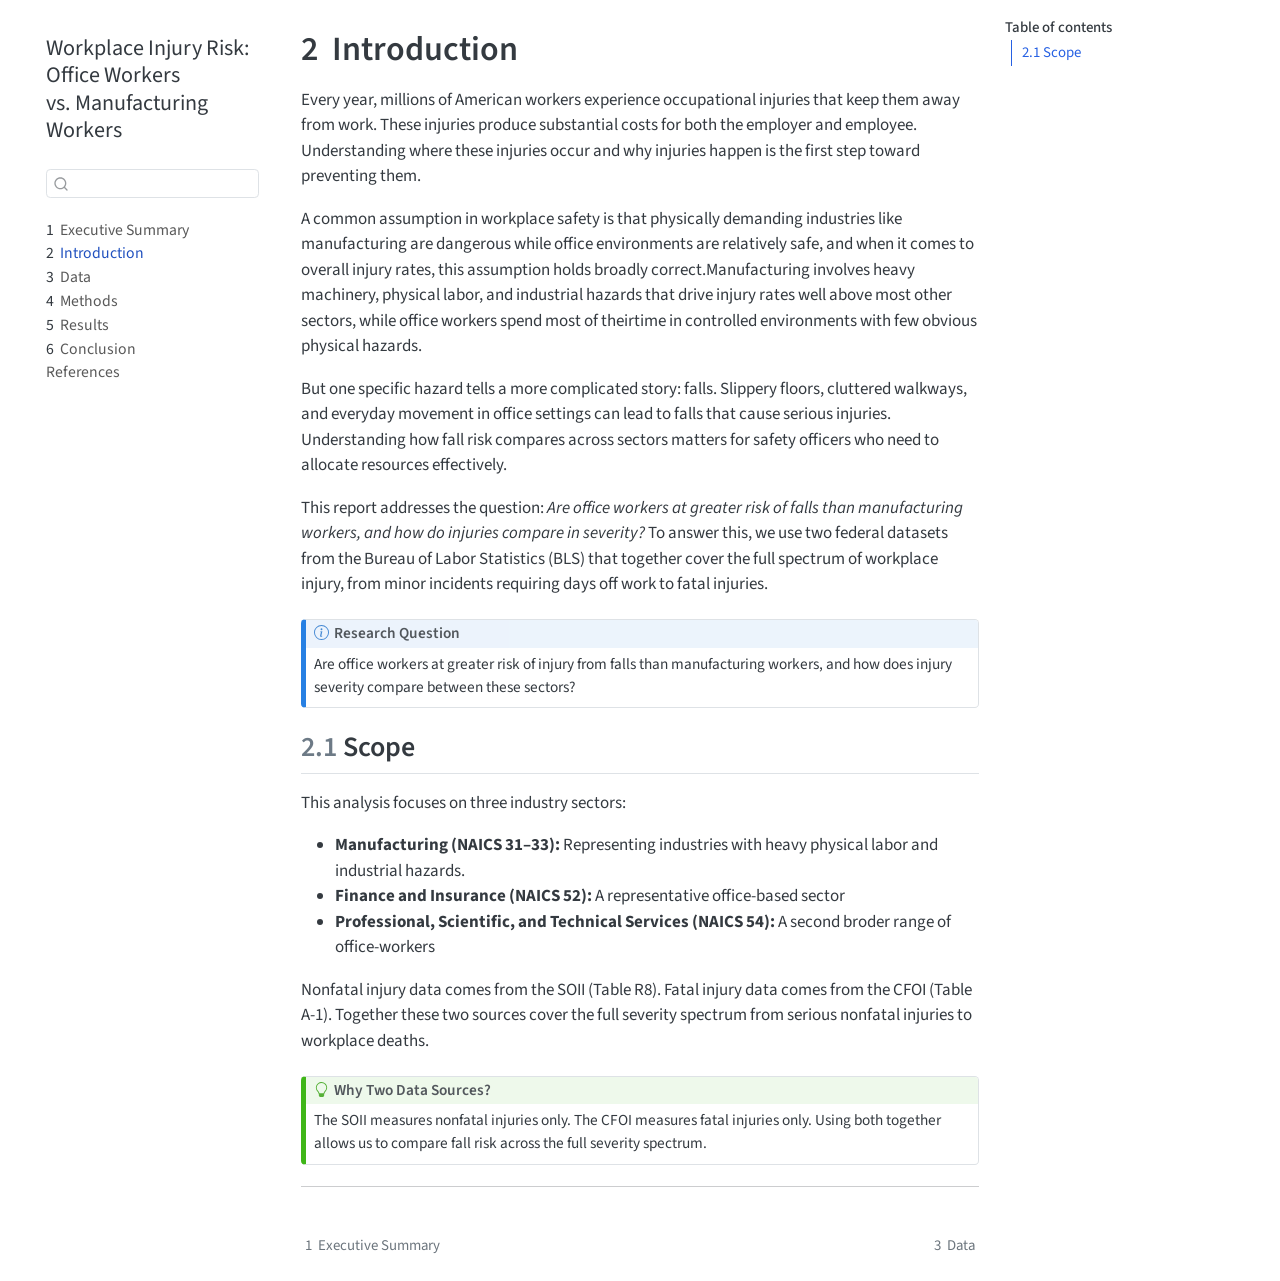
==== commit 0f0a9263: "Update with script that compiles slides on windows" ====
--- a/docs/01-intro.html
+++ b/docs/01-intro.html
@@ -2,13 +2,16 @@
 <html xmlns="http://www.w3.org/1999/xhtml" lang="en" xml:lang="en"><head>
 
 <meta charset="utf-8">
-<meta name="generator" content="quarto-1.6.40">
+<meta name="generator" content="quarto-1.9.37">
 
 <meta name="viewport" content="width=device-width, initial-scale=1.0, user-scalable=yes">
 
 
 <title>2&nbsp; Introduction – Workplace Injury Risk: Office Workers vs. Manufacturing Workers</title>
 <style>
+/* Default styles provided by pandoc.
+** See https://pandoc.org/MANUAL.html#variables-for-html for config info.
+*/
 code{white-space: pre-wrap;}
 span.smallcaps{font-variant: small-caps;}
 div.columns{display: flex; gap: min(4vw, 1.5em);}
@@ -32,15 +35,16 @@
 <meta name="quarto:offset" content="./">
 <link href="./02-data.html" rel="next">
 <link href="./index.html" rel="prev">
-<script src="site_libs/quarto-html/quarto.js"></script>
+<script src="site_libs/quarto-html/quarto.js" type="module"></script>
+<script src="site_libs/quarto-html/tabsets/tabsets.js" type="module"></script>
 <script src="site_libs/quarto-html/popper.min.js"></script>
 <script src="site_libs/quarto-html/tippy.umd.min.js"></script>
 <script src="site_libs/quarto-html/anchor.min.js"></script>
 <link href="site_libs/quarto-html/tippy.css" rel="stylesheet">
-<link href="site_libs/quarto-html/quarto-syntax-highlighting-549806ee2085284f45b00abea8c6df48.css" rel="stylesheet" id="quarto-text-highlighting-styles">
+<link href="site_libs/quarto-html/quarto-syntax-highlighting-7f8f88aac4f3542376d5c11b86a4c14d.css" rel="stylesheet" id="quarto-text-highlighting-styles">
 <script src="site_libs/bootstrap/bootstrap.min.js"></script>
 <link href="site_libs/bootstrap/bootstrap-icons.css" rel="stylesheet">
-<link href="site_libs/bootstrap/bootstrap-8da5b4427184b79ecddefad3d342027e.min.css" rel="stylesheet" append-hash="true" id="quarto-bootstrap" data-mode="light">
+<link href="site_libs/bootstrap/bootstrap-bf8fa9e8249832a856e03359fc135c1e.min.css" rel="stylesheet" append-hash="true" id="quarto-bootstrap" data-mode="light">
 <script id="quarto-search-options" type="application/json">{
   "location": "sidebar",
   "copy-button": false,
@@ -72,7 +76,7 @@
 
 </head>
 
-<body class="nav-sidebar floating">
+<body class="nav-sidebar floating quarto-light">
 
 <div id="quarto-search-results"></div>
   <header id="quarto-header" class="headroom fixed-top">
@@ -142,6 +146,12 @@
  <span class="menu-text"><span class="chapter-number">6</span>&nbsp; <span class="chapter-title">Conclusion</span></span></a>
   </div>
 </li>
+        <li class="sidebar-item">
+  <div class="sidebar-item-container"> 
+  <a href="./references.html" class="sidebar-item-text sidebar-link">
+ <span class="menu-text">References</span></a>
+  </div>
+</li>
     </ul>
     </div>
 </nav>
@@ -152,7 +162,7 @@
     <h2 id="toc-title">Table of contents</h2>
    
   <ul>
-  <li><a href="#introduction" id="toc-introduction" class="nav-link active" data-scroll-target="#introduction"><span class="header-section-number">2.1</span> Introduction</a></li>
+  <li><a href="#scope" id="toc-scope" class="nav-link active" data-scroll-target="#scope"><span class="header-section-number">2.1</span> Scope</a></li>
   </ul>
 </nav>
     </div>
@@ -178,11 +188,45 @@
 </header>
 
 
-<section id="introduction" class="level2" data-number="2.1">
-<h2 data-number="2.1" class="anchored" data-anchor-id="introduction"><span class="header-section-number">2.1</span> Introduction</h2>
-<p>Most people assume that factories are far more dangerous than offices, and when it comes to overall injury rates, that assumption is correct. Manufacturing involves heavy machinery, physical labor, and industrial hazards that drive injury rates well above most other sectors.</p>
+<p>Every year, millions of American workers experience occupational injuries that keep them away from work. These injuries produce substantial costs for both the employer and employee. Understanding where these injuries occur and why injuries happen is the first step toward preventing them.</p>
+<p>A common assumption in workplace safety is that physically demanding industries like manufacturing are dangerous while office environments are relatively safe, and when it comes to overall injury rates, this assumption holds broadly correct.Manufacturing involves heavy machinery, physical labor, and industrial hazards that drive injury rates well above most other sectors, while office workers spend most of theirtime in controlled environments with few obvious physical hazards.</p>
 <p>But one specific hazard tells a more complicated story: falls. Slippery floors, cluttered walkways, and everyday movement in office settings can lead to falls that cause serious injuries. Understanding how fall risk compares across sectors matters for safety officers who need to allocate resources effectively.</p>
 <p>This report addresses the question: <em>Are office workers at greater risk of falls than manufacturing workers, and how do injuries compare in severity?</em> To answer this, we use two federal datasets from the Bureau of Labor Statistics (BLS) that together cover the full spectrum of workplace injury, from minor incidents requiring days off work to fatal injuries.</p>
+<div class="callout callout-style-default callout-note callout-titled">
+<div class="callout-header d-flex align-content-center">
+<div class="callout-icon-container">
+<i class="callout-icon"></i>
+</div>
+<div class="callout-title-container flex-fill">
+<span class="screen-reader-only">Note</span>Research Question
+</div>
+</div>
+<div class="callout-body-container callout-body">
+<p>Are office workers at greater risk of injury from falls than manufacturing workers, and how does injury severity compare between these sectors?</p>
+</div>
+</div>
+<section id="scope" class="level2" data-number="2.1">
+<h2 data-number="2.1" class="anchored" data-anchor-id="scope"><span class="header-section-number">2.1</span> Scope</h2>
+<p>This analysis focuses on three industry sectors:</p>
+<ul>
+<li><strong>Manufacturing (NAICS 31–33):</strong> Representing industries with heavy physical labor and industrial hazards.</li>
+<li><strong>Finance and Insurance (NAICS 52):</strong> A representative office-based sector</li>
+<li><strong>Professional, Scientific, and Technical Services (NAICS 54):</strong> A second broder range of office-workers</li>
+</ul>
+<p>Nonfatal injury data comes from the SOII (Table R8). Fatal injury data comes from the CFOI (Table A-1). Together these two sources cover the full severity spectrum from serious nonfatal injuries to workplace deaths.</p>
+<div class="callout callout-style-default callout-tip callout-titled">
+<div class="callout-header d-flex align-content-center">
+<div class="callout-icon-container">
+<i class="callout-icon"></i>
+</div>
+<div class="callout-title-container flex-fill">
+<span class="screen-reader-only">Tip</span>Why Two Data Sources?
+</div>
+</div>
+<div class="callout-body-container callout-body">
+<p>The SOII measures nonfatal injuries only. The CFOI measures fatal injuries only. Using both together allows us to compare fall risk across the full severity spectrum.</p>
+</div>
+</div>
 <hr>
 
 
@@ -190,236 +234,243 @@
 
 </main> <!-- /main -->
 <script id="quarto-html-after-body" type="application/javascript">
-window.document.addEventListener("DOMContentLoaded", function (event) {
-  const toggleBodyColorMode = (bsSheetEl) => {
-    const mode = bsSheetEl.getAttribute("data-mode");
-    const bodyEl = window.document.querySelector("body");
-    if (mode === "dark") {
-      bodyEl.classList.add("quarto-dark");
-      bodyEl.classList.remove("quarto-light");
-    } else {
-      bodyEl.classList.add("quarto-light");
-      bodyEl.classList.remove("quarto-dark");
-    }
-  }
-  const toggleBodyColorPrimary = () => {
-    const bsSheetEl = window.document.querySelector("link#quarto-bootstrap");
-    if (bsSheetEl) {
-      toggleBodyColorMode(bsSheetEl);
-    }
-  }
-  toggleBodyColorPrimary();  
-  const icon = "";
-  const anchorJS = new window.AnchorJS();
-  anchorJS.options = {
-    placement: 'right',
-    icon: icon
-  };
-  anchorJS.add('.anchored');
-  const isCodeAnnotation = (el) => {
-    for (const clz of el.classList) {
-      if (clz.startsWith('code-annotation-')) {                     
-        return true;
-      }
-    }
-    return false;
-  }
-  const onCopySuccess = function(e) {
-    // button target
-    const button = e.trigger;
-    // don't keep focus
-    button.blur();
-    // flash "checked"
-    button.classList.add('code-copy-button-checked');
-    var currentTitle = button.getAttribute("title");
-    button.setAttribute("title", "Copied!");
-    let tooltip;
-    if (window.bootstrap) {
-      button.setAttribute("data-bs-toggle", "tooltip");
-      button.setAttribute("data-bs-placement", "left");
-      button.setAttribute("data-bs-title", "Copied!");
-      tooltip = new bootstrap.Tooltip(button, 
-        { trigger: "manual", 
-          customClass: "code-copy-button-tooltip",
-          offset: [0, -8]});
-      tooltip.show();    
-    }
-    setTimeout(function() {
-      if (tooltip) {
-        tooltip.hide();
-        button.removeAttribute("data-bs-title");
-        button.removeAttribute("data-bs-toggle");
-        button.removeAttribute("data-bs-placement");
-      }
-      button.setAttribute("title", currentTitle);
-      button.classList.remove('code-copy-button-checked');
-    }, 1000);
-    // clear code selection
-    e.clearSelection();
-  }
-  const getTextToCopy = function(trigger) {
-      const codeEl = trigger.previousElementSibling.cloneNode(true);
+  window.document.addEventListener("DOMContentLoaded", function (event) {
+    const icon = "";
+    const anchorJS = new window.AnchorJS();
+    anchorJS.options = {
+      placement: 'right',
+      icon: icon
+    };
+    anchorJS.add('.anchored');
+    const isCodeAnnotation = (el) => {
+      for (const clz of el.classList) {
+        if (clz.startsWith('code-annotation-')) {                     
+          return true;
+        }
+      }
+      return false;
+    }
+    const onCopySuccess = function(e) {
+      // button target
+      const button = e.trigger;
+      // don't keep focus
+      button.blur();
+      // flash "checked"
+      button.classList.add('code-copy-button-checked');
+      var currentTitle = button.getAttribute("title");
+      button.setAttribute("title", "Copied!");
+      let tooltip;
+      if (window.bootstrap) {
+        button.setAttribute("data-bs-toggle", "tooltip");
+        button.setAttribute("data-bs-placement", "left");
+        button.setAttribute("data-bs-title", "Copied!");
+        tooltip = new bootstrap.Tooltip(button, 
+          { trigger: "manual", 
+            customClass: "code-copy-button-tooltip",
+            offset: [0, -8]});
+        tooltip.show();    
+      }
+      setTimeout(function() {
+        if (tooltip) {
+          tooltip.hide();
+          button.removeAttribute("data-bs-title");
+          button.removeAttribute("data-bs-toggle");
+          button.removeAttribute("data-bs-placement");
+        }
+        button.setAttribute("title", currentTitle);
+        button.classList.remove('code-copy-button-checked');
+      }, 1000);
+      // clear code selection
+      e.clearSelection();
+    }
+    const getTextToCopy = function(trigger) {
+      const outerScaffold = trigger.parentElement.cloneNode(true);
+      const codeEl = outerScaffold.querySelector('code');
       for (const childEl of codeEl.children) {
         if (isCodeAnnotation(childEl)) {
           childEl.remove();
         }
       }
       return codeEl.innerText;
-  }
-  const clipboard = new window.ClipboardJS('.code-copy-button:not([data-in-quarto-modal])', {
-    text: getTextToCopy
-  });
-  clipboard.on('success', onCopySuccess);
-  if (window.document.getElementById('quarto-embedded-source-code-modal')) {
-    const clipboardModal = new window.ClipboardJS('.code-copy-button[data-in-quarto-modal]', {
-      text: getTextToCopy,
-      container: window.document.getElementById('quarto-embedded-source-code-modal')
+    }
+    const clipboard = new window.ClipboardJS('.code-copy-button:not([data-in-quarto-modal])', {
+      text: getTextToCopy
     });
-    clipboardModal.on('success', onCopySuccess);
-  }
-    var localhostRegex = new RegExp(/^(?:http|https):\/\/localhost\:?[0-9]*\//);
-    var mailtoRegex = new RegExp(/^mailto:/);
-      var filterRegex = new RegExp('/' + window.location.host + '/');
-    var isInternal = (href) => {
-        return filterRegex.test(href) || localhostRegex.test(href) || mailtoRegex.test(href);
-    }
-    // Inspect non-navigation links and adorn them if external
- 	var links = window.document.querySelectorAll('a[href]:not(.nav-link):not(.navbar-brand):not(.toc-action):not(.sidebar-link):not(.sidebar-item-toggle):not(.pagination-link):not(.no-external):not([aria-hidden]):not(.dropdown-item):not(.quarto-navigation-tool):not(.about-link)');
-    for (var i=0; i<links.length; i++) {
-      const link = links[i];
-      if (!isInternal(link.href)) {
-        // undo the damage that might have been done by quarto-nav.js in the case of
-        // links that we want to consider external
-        if (link.dataset.originalHref !== undefined) {
-          link.href = link.dataset.originalHref;
-        }
-      }
-    }
-  function tippyHover(el, contentFn, onTriggerFn, onUntriggerFn) {
-    const config = {
-      allowHTML: true,
-      maxWidth: 500,
-      delay: 100,
-      arrow: false,
-      appendTo: function(el) {
-          return el.parentElement;
-      },
-      interactive: true,
-      interactiveBorder: 10,
-      theme: 'quarto',
-      placement: 'bottom-start',
-    };
-    if (contentFn) {
-      config.content = contentFn;
-    }
-    if (onTriggerFn) {
-      config.onTrigger = onTriggerFn;
-    }
-    if (onUntriggerFn) {
-      config.onUntrigger = onUntriggerFn;
-    }
-    window.tippy(el, config); 
-  }
-  const noterefs = window.document.querySelectorAll('a[role="doc-noteref"]');
-  for (var i=0; i<noterefs.length; i++) {
-    const ref = noterefs[i];
-    tippyHover(ref, function() {
-      // use id or data attribute instead here
-      let href = ref.getAttribute('data-footnote-href') || ref.getAttribute('href');
-      try { href = new URL(href).hash; } catch {}
-      const id = href.replace(/^#\/?/, "");
-      const note = window.document.getElementById(id);
-      if (note) {
-        return note.innerHTML;
+    clipboard.on('success', onCopySuccess);
+    if (window.document.getElementById('quarto-embedded-source-code-modal')) {
+      const clipboardModal = new window.ClipboardJS('.code-copy-button[data-in-quarto-modal]', {
+        text: getTextToCopy,
+        container: window.document.getElementById('quarto-embedded-source-code-modal')
+      });
+      clipboardModal.on('success', onCopySuccess);
+    }
+      var localhostRegex = new RegExp(/^(?:http|https):\/\/localhost\:?[0-9]*\//);
+      var mailtoRegex = new RegExp(/^mailto:/);
+        var filterRegex = new RegExp('/' + window.location.host + '/');
+      var isInternal = (href) => {
+          return filterRegex.test(href) || localhostRegex.test(href) || mailtoRegex.test(href);
+      }
+      // Inspect non-navigation links and adorn them if external
+     var links = window.document.querySelectorAll('a[href]:not(.nav-link):not(.navbar-brand):not(.toc-action):not(.sidebar-link):not(.sidebar-item-toggle):not(.pagination-link):not(.no-external):not([aria-hidden]):not(.dropdown-item):not(.quarto-navigation-tool):not(.about-link)');
+      for (var i=0; i<links.length; i++) {
+        const link = links[i];
+        if (!isInternal(link.href)) {
+          // undo the damage that might have been done by quarto-nav.js in the case of
+          // links that we want to consider external
+          if (link.dataset.originalHref !== undefined) {
+            link.href = link.dataset.originalHref;
+          }
+        }
+      }
+    function tippyHover(el, contentFn, onTriggerFn, onUntriggerFn) {
+      const config = {
+        allowHTML: true,
+        maxWidth: 500,
+        delay: 100,
+        arrow: false,
+        appendTo: function(el) {
+            return el.parentElement;
+        },
+        interactive: true,
+        interactiveBorder: 10,
+        theme: 'quarto',
+        placement: 'bottom-start',
+      };
+      if (contentFn) {
+        config.content = contentFn;
+      }
+      if (onTriggerFn) {
+        config.onTrigger = onTriggerFn;
+      }
+      if (onUntriggerFn) {
+        config.onUntrigger = onUntriggerFn;
+      }
+      window.tippy(el, config); 
+    }
+    const noterefs = window.document.querySelectorAll('a[role="doc-noteref"]');
+    for (var i=0; i<noterefs.length; i++) {
+      const ref = noterefs[i];
+      tippyHover(ref, function() {
+        // use id or data attribute instead here
+        let href = ref.getAttribute('data-footnote-href') || ref.getAttribute('href');
+        try { href = new URL(href).hash; } catch {}
+        const id = href.replace(/^#\/?/, "");
+        const note = window.document.getElementById(id);
+        if (note) {
+          return note.innerHTML;
+        } else {
+          return "";
+        }
+      });
+    }
+    const xrefs = window.document.querySelectorAll('a.quarto-xref');
+    const processXRef = (id, note) => {
+      // Strip column container classes
+      const stripColumnClz = (el) => {
+        el.classList.remove("page-full", "page-columns");
+        if (el.children) {
+          for (const child of el.children) {
+            stripColumnClz(child);
+          }
+        }
+      }
+      stripColumnClz(note)
+      if (id === null || id.startsWith('sec-')) {
+        // Special case sections, only their first couple elements
+        const container = document.createElement("div");
+        if (note.children && note.children.length > 2) {
+          container.appendChild(note.children[0].cloneNode(true));
+          for (let i = 1; i < note.children.length; i++) {
+            const child = note.children[i];
+            if (child.tagName === "P" && child.innerText === "") {
+              continue;
+            } else {
+              container.appendChild(child.cloneNode(true));
+              break;
+            }
+          }
+          if (window.Quarto?.typesetMath) {
+            window.Quarto.typesetMath(container);
+          }
+          return container.innerHTML
+        } else {
+          if (window.Quarto?.typesetMath) {
+            window.Quarto.typesetMath(note);
+          }
+          return note.innerHTML;
+        }
       } else {
-        return "";
-      }
-    });
-  }
-  const xrefs = window.document.querySelectorAll('a.quarto-xref');
-  const processXRef = (id, note) => {
-    // Strip column container classes
-    const stripColumnClz = (el) => {
-      el.classList.remove("page-full", "page-columns");
-      if (el.children) {
-        for (const child of el.children) {
-          stripColumnClz(child);
-        }
-      }
-    }
-    stripColumnClz(note)
-    if (id === null || id.startsWith('sec-')) {
-      // Special case sections, only their first couple elements
-      const container = document.createElement("div");
-      if (note.children && note.children.length > 2) {
-        container.appendChild(note.children[0].cloneNode(true));
-        for (let i = 1; i < note.children.length; i++) {
-          const child = note.children[i];
-          if (child.tagName === "P" && child.innerText === "") {
-            continue;
-          } else {
-            container.appendChild(child.cloneNode(true));
-            break;
-          }
-        }
-        if (window.Quarto?.typesetMath) {
-          window.Quarto.typesetMath(container);
-        }
-        return container.innerHTML
-      } else {
+        // Remove any anchor links if they are present
+        const anchorLink = note.querySelector('a.anchorjs-link');
+        if (anchorLink) {
+          anchorLink.remove();
+        }
         if (window.Quarto?.typesetMath) {
           window.Quarto.typesetMath(note);
         }
-        return note.innerHTML;
-      }
-    } else {
-      // Remove any anchor links if they are present
-      const anchorLink = note.querySelector('a.anchorjs-link');
-      if (anchorLink) {
-        anchorLink.remove();
-      }
-      if (window.Quarto?.typesetMath) {
-        window.Quarto.typesetMath(note);
-      }
-      if (note.classList.contains("callout")) {
-        return note.outerHTML;
-      } else {
-        return note.innerHTML;
-      }
-    }
-  }
-  for (var i=0; i<xrefs.length; i++) {
-    const xref = xrefs[i];
-    tippyHover(xref, undefined, function(instance) {
-      instance.disable();
-      let url = xref.getAttribute('href');
-      let hash = undefined; 
-      if (url.startsWith('#')) {
-        hash = url;
-      } else {
-        try { hash = new URL(url).hash; } catch {}
-      }
-      if (hash) {
-        const id = hash.replace(/^#\/?/, "");
-        const note = window.document.getElementById(id);
-        if (note !== null) {
-          try {
-            const html = processXRef(id, note.cloneNode(true));
-            instance.setContent(html);
-          } finally {
-            instance.enable();
-            instance.show();
-          }
+        if (note.classList.contains("callout")) {
+          return note.outerHTML;
         } else {
-          // See if we can fetch this
-          fetch(url.split('#')[0])
+          return note.innerHTML;
+        }
+      }
+    }
+    for (var i=0; i<xrefs.length; i++) {
+      const xref = xrefs[i];
+      tippyHover(xref, undefined, function(instance) {
+        instance.disable();
+        let url = xref.getAttribute('href');
+        let hash = undefined; 
+        if (url.startsWith('#')) {
+          hash = url;
+        } else {
+          try { hash = new URL(url).hash; } catch {}
+        }
+        if (hash) {
+          const id = hash.replace(/^#\/?/, "");
+          const note = window.document.getElementById(id);
+          if (note !== null) {
+            try {
+              const html = processXRef(id, note.cloneNode(true));
+              instance.setContent(html);
+            } finally {
+              instance.enable();
+              instance.show();
+            }
+          } else {
+            // See if we can fetch this
+            fetch(url.split('#')[0])
+            .then(res => res.text())
+            .then(html => {
+              const parser = new DOMParser();
+              const htmlDoc = parser.parseFromString(html, "text/html");
+              const note = htmlDoc.getElementById(id);
+              if (note !== null) {
+                const html = processXRef(id, note);
+                instance.setContent(html);
+              } 
+            }).finally(() => {
+              instance.enable();
+              instance.show();
+            });
+          }
+        } else {
+          // See if we can fetch a full url (with no hash to target)
+          // This is a special case and we should probably do some content thinning / targeting
+          fetch(url)
           .then(res => res.text())
           .then(html => {
             const parser = new DOMParser();
             const htmlDoc = parser.parseFromString(html, "text/html");
-            const note = htmlDoc.getElementById(id);
+            const note = htmlDoc.querySelector('main.content');
             if (note !== null) {
-              const html = processXRef(id, note);
+              // This should only happen for chapter cross references
+              // (since there is no id in the URL)
+              // remove the first header
+              if (note.children.length > 0 && note.children[0].tagName === "HEADER") {
+                note.children[0].remove();
+              }
+              const html = processXRef(null, note);
               instance.setContent(html);
             } 
           }).finally(() => {
@@ -427,185 +478,161 @@
             instance.show();
           });
         }
+      }, function(instance) {
+      });
+    }
+        let selectedAnnoteEl;
+        const selectorForAnnotation = ( cell, annotation) => {
+          let cellAttr = 'data-code-cell="' + cell + '"';
+          let lineAttr = 'data-code-annotation="' +  annotation + '"';
+          const selector = 'span[' + cellAttr + '][' + lineAttr + ']';
+          return selector;
+        }
+        const selectCodeLines = (annoteEl) => {
+          const doc = window.document;
+          const targetCell = annoteEl.getAttribute("data-target-cell");
+          const targetAnnotation = annoteEl.getAttribute("data-target-annotation");
+          const annoteSpan = window.document.querySelector(selectorForAnnotation(targetCell, targetAnnotation));
+          const lines = annoteSpan.getAttribute("data-code-lines").split(",");
+          const lineIds = lines.map((line) => {
+            return targetCell + "-" + line;
+          })
+          let top = null;
+          let height = null;
+          let parent = null;
+          if (lineIds.length > 0) {
+              //compute the position of the single el (top and bottom and make a div)
+              const el = window.document.getElementById(lineIds[0]);
+              top = el.offsetTop;
+              height = el.offsetHeight;
+              parent = el.parentElement.parentElement;
+            if (lineIds.length > 1) {
+              const lastEl = window.document.getElementById(lineIds[lineIds.length - 1]);
+              const bottom = lastEl.offsetTop + lastEl.offsetHeight;
+              height = bottom - top;
+            }
+            if (top !== null && height !== null && parent !== null) {
+              // cook up a div (if necessary) and position it 
+              let div = window.document.getElementById("code-annotation-line-highlight");
+              if (div === null) {
+                div = window.document.createElement("div");
+                div.setAttribute("id", "code-annotation-line-highlight");
+                div.style.position = 'absolute';
+                parent.appendChild(div);
+              }
+              div.style.top = top - 2 + "px";
+              div.style.height = height + 4 + "px";
+              div.style.left = 0;
+              let gutterDiv = window.document.getElementById("code-annotation-line-highlight-gutter");
+              if (gutterDiv === null) {
+                gutterDiv = window.document.createElement("div");
+                gutterDiv.setAttribute("id", "code-annotation-line-highlight-gutter");
+                gutterDiv.style.position = 'absolute';
+                const codeCell = window.document.getElementById(targetCell);
+                const gutter = codeCell.querySelector('.code-annotation-gutter');
+                gutter.appendChild(gutterDiv);
+              }
+              gutterDiv.style.top = top - 2 + "px";
+              gutterDiv.style.height = height + 4 + "px";
+            }
+            selectedAnnoteEl = annoteEl;
+          }
+        };
+        const unselectCodeLines = () => {
+          const elementsIds = ["code-annotation-line-highlight", "code-annotation-line-highlight-gutter"];
+          elementsIds.forEach((elId) => {
+            const div = window.document.getElementById(elId);
+            if (div) {
+              div.remove();
+            }
+          });
+          selectedAnnoteEl = undefined;
+        };
+          // Handle positioning of the toggle
+      window.addEventListener(
+        "resize",
+        throttle(() => {
+          elRect = undefined;
+          if (selectedAnnoteEl) {
+            selectCodeLines(selectedAnnoteEl);
+          }
+        }, 10)
+      );
+      function throttle(fn, ms) {
+      let throttle = false;
+      let timer;
+        return (...args) => {
+          if(!throttle) { // first call gets through
+              fn.apply(this, args);
+              throttle = true;
+          } else { // all the others get throttled
+              if(timer) clearTimeout(timer); // cancel #2
+              timer = setTimeout(() => {
+                fn.apply(this, args);
+                timer = throttle = false;
+              }, ms);
+          }
+        };
+      }
+        // Attach click handler to the DT
+        const annoteDls = window.document.querySelectorAll('dt[data-target-cell]');
+        for (const annoteDlNode of annoteDls) {
+          annoteDlNode.addEventListener('click', (event) => {
+            const clickedEl = event.target;
+            if (clickedEl !== selectedAnnoteEl) {
+              unselectCodeLines();
+              const activeEl = window.document.querySelector('dt[data-target-cell].code-annotation-active');
+              if (activeEl) {
+                activeEl.classList.remove('code-annotation-active');
+              }
+              selectCodeLines(clickedEl);
+              clickedEl.classList.add('code-annotation-active');
+            } else {
+              // Unselect the line
+              unselectCodeLines();
+              clickedEl.classList.remove('code-annotation-active');
+            }
+          });
+        }
+    const findCites = (el) => {
+      const parentEl = el.parentElement;
+      if (parentEl) {
+        const cites = parentEl.dataset.cites;
+        if (cites) {
+          return {
+            el,
+            cites: cites.split(' ')
+          };
+        } else {
+          return findCites(el.parentElement)
+        }
       } else {
-        // See if we can fetch a full url (with no hash to target)
-        // This is a special case and we should probably do some content thinning / targeting
-        fetch(url)
-        .then(res => res.text())
-        .then(html => {
-          const parser = new DOMParser();
-          const htmlDoc = parser.parseFromString(html, "text/html");
-          const note = htmlDoc.querySelector('main.content');
-          if (note !== null) {
-            // This should only happen for chapter cross references
-            // (since there is no id in the URL)
-            // remove the first header
-            if (note.children.length > 0 && note.children[0].tagName === "HEADER") {
-              note.children[0].remove();
+        return undefined;
+      }
+    };
+    var bibliorefs = window.document.querySelectorAll('a[role="doc-biblioref"]');
+    for (var i=0; i<bibliorefs.length; i++) {
+      const ref = bibliorefs[i];
+      const citeInfo = findCites(ref);
+      if (citeInfo) {
+        tippyHover(citeInfo.el, function() {
+          var popup = window.document.createElement('div');
+          citeInfo.cites.forEach(function(cite) {
+            var citeDiv = window.document.createElement('div');
+            citeDiv.classList.add('hanging-indent');
+            citeDiv.classList.add('csl-entry');
+            var biblioDiv = window.document.getElementById('ref-' + cite);
+            if (biblioDiv) {
+              citeDiv.innerHTML = biblioDiv.innerHTML;
             }
-            const html = processXRef(null, note);
-            instance.setContent(html);
-          } 
-        }).finally(() => {
-          instance.enable();
-          instance.show();
+            popup.appendChild(citeDiv);
+          });
+          return popup.innerHTML;
         });
       }
-    }, function(instance) {
-    });
-  }
-      let selectedAnnoteEl;
-      const selectorForAnnotation = ( cell, annotation) => {
-        let cellAttr = 'data-code-cell="' + cell + '"';
-        let lineAttr = 'data-code-annotation="' +  annotation + '"';
-        const selector = 'span[' + cellAttr + '][' + lineAttr + ']';
-        return selector;
-      }
-      const selectCodeLines = (annoteEl) => {
-        const doc = window.document;
-        const targetCell = annoteEl.getAttribute("data-target-cell");
-        const targetAnnotation = annoteEl.getAttribute("data-target-annotation");
-        const annoteSpan = window.document.querySelector(selectorForAnnotation(targetCell, targetAnnotation));
-        const lines = annoteSpan.getAttribute("data-code-lines").split(",");
-        const lineIds = lines.map((line) => {
-          return targetCell + "-" + line;
-        })
-        let top = null;
-        let height = null;
-        let parent = null;
-        if (lineIds.length > 0) {
-            //compute the position of the single el (top and bottom and make a div)
-            const el = window.document.getElementById(lineIds[0]);
-            top = el.offsetTop;
-            height = el.offsetHeight;
-            parent = el.parentElement.parentElement;
-          if (lineIds.length > 1) {
-            const lastEl = window.document.getElementById(lineIds[lineIds.length - 1]);
-            const bottom = lastEl.offsetTop + lastEl.offsetHeight;
-            height = bottom - top;
-          }
-          if (top !== null && height !== null && parent !== null) {
-            // cook up a div (if necessary) and position it 
-            let div = window.document.getElementById("code-annotation-line-highlight");
-            if (div === null) {
-              div = window.document.createElement("div");
-              div.setAttribute("id", "code-annotation-line-highlight");
-              div.style.position = 'absolute';
-              parent.appendChild(div);
-            }
-            div.style.top = top - 2 + "px";
-            div.style.height = height + 4 + "px";
-            div.style.left = 0;
-            let gutterDiv = window.document.getElementById("code-annotation-line-highlight-gutter");
-            if (gutterDiv === null) {
-              gutterDiv = window.document.createElement("div");
-              gutterDiv.setAttribute("id", "code-annotation-line-highlight-gutter");
-              gutterDiv.style.position = 'absolute';
-              const codeCell = window.document.getElementById(targetCell);
-              const gutter = codeCell.querySelector('.code-annotation-gutter');
-              gutter.appendChild(gutterDiv);
-            }
-            gutterDiv.style.top = top - 2 + "px";
-            gutterDiv.style.height = height + 4 + "px";
-          }
-          selectedAnnoteEl = annoteEl;
-        }
-      };
-      const unselectCodeLines = () => {
-        const elementsIds = ["code-annotation-line-highlight", "code-annotation-line-highlight-gutter"];
-        elementsIds.forEach((elId) => {
-          const div = window.document.getElementById(elId);
-          if (div) {
-            div.remove();
-          }
-        });
-        selectedAnnoteEl = undefined;
-      };
-        // Handle positioning of the toggle
-    window.addEventListener(
-      "resize",
-      throttle(() => {
-        elRect = undefined;
-        if (selectedAnnoteEl) {
-          selectCodeLines(selectedAnnoteEl);
-        }
-      }, 10)
-    );
-    function throttle(fn, ms) {
-    let throttle = false;
-    let timer;
-      return (...args) => {
-        if(!throttle) { // first call gets through
-            fn.apply(this, args);
-            throttle = true;
-        } else { // all the others get throttled
-            if(timer) clearTimeout(timer); // cancel #2
-            timer = setTimeout(() => {
-              fn.apply(this, args);
-              timer = throttle = false;
-            }, ms);
-        }
-      };
-    }
-      // Attach click handler to the DT
-      const annoteDls = window.document.querySelectorAll('dt[data-target-cell]');
-      for (const annoteDlNode of annoteDls) {
-        annoteDlNode.addEventListener('click', (event) => {
-          const clickedEl = event.target;
-          if (clickedEl !== selectedAnnoteEl) {
-            unselectCodeLines();
-            const activeEl = window.document.querySelector('dt[data-target-cell].code-annotation-active');
-            if (activeEl) {
-              activeEl.classList.remove('code-annotation-active');
-            }
-            selectCodeLines(clickedEl);
-            clickedEl.classList.add('code-annotation-active');
-          } else {
-            // Unselect the line
-            unselectCodeLines();
-            clickedEl.classList.remove('code-annotation-active');
-          }
-        });
-      }
-  const findCites = (el) => {
-    const parentEl = el.parentElement;
-    if (parentEl) {
-      const cites = parentEl.dataset.cites;
-      if (cites) {
-        return {
-          el,
-          cites: cites.split(' ')
-        };
-      } else {
-        return findCites(el.parentElement)
-      }
-    } else {
-      return undefined;
-    }
-  };
-  var bibliorefs = window.document.querySelectorAll('a[role="doc-biblioref"]');
-  for (var i=0; i<bibliorefs.length; i++) {
-    const ref = bibliorefs[i];
-    const citeInfo = findCites(ref);
-    if (citeInfo) {
-      tippyHover(citeInfo.el, function() {
-        var popup = window.document.createElement('div');
-        citeInfo.cites.forEach(function(cite) {
-          var citeDiv = window.document.createElement('div');
-          citeDiv.classList.add('hanging-indent');
-          citeDiv.classList.add('csl-entry');
-          var biblioDiv = window.document.getElementById('ref-' + cite);
-          if (biblioDiv) {
-            citeDiv.innerHTML = biblioDiv.innerHTML;
-          }
-          popup.appendChild(citeDiv);
-        });
-        return popup.innerHTML;
-      });
-    }
-  }
-});
-</script>
+    }
+  });
+  </script>
 <nav class="page-navigation">
   <div class="nav-page nav-page-previous">
       <a href="./index.html" class="pagination-link" aria-label="Executive Summary">
--- a/docs/site_libs/quarto-html/quarto-syntax-highlighting-7f8f88aac4f3542376d5c11b86a4c14d.css
+++ b/docs/site_libs/quarto-html/quarto-syntax-highlighting-7f8f88aac4f3542376d5c11b86a4c14d.css
@@ -0,0 +1,236 @@
+/* quarto syntax highlight colors */
+:root {
+  --quarto-hl-ot-color: #003B4F;
+  --quarto-hl-at-color: #657422;
+  --quarto-hl-ss-color: #20794D;
+  --quarto-hl-an-color: #5E5E5E;
+  --quarto-hl-fu-color: #4758AB;
+  --quarto-hl-st-color: #20794D;
+  --quarto-hl-cf-color: #003B4F;
+  --quarto-hl-op-color: #5E5E5E;
+  --quarto-hl-er-color: #AD0000;
+  --quarto-hl-bn-color: #AD0000;
+  --quarto-hl-al-color: #AD0000;
+  --quarto-hl-va-color: #111111;
+  --quarto-hl-bu-color: inherit;
+  --quarto-hl-ex-color: inherit;
+  --quarto-hl-pp-color: #AD0000;
+  --quarto-hl-in-color: #5E5E5E;
+  --quarto-hl-vs-color: #20794D;
+  --quarto-hl-wa-color: #5E5E5E;
+  --quarto-hl-do-color: #5E5E5E;
+  --quarto-hl-im-color: #00769E;
+  --quarto-hl-ch-color: #20794D;
+  --quarto-hl-dt-color: #AD0000;
+  --quarto-hl-fl-color: #AD0000;
+  --quarto-hl-co-color: #5E5E5E;
+  --quarto-hl-cv-color: #5E5E5E;
+  --quarto-hl-cn-color: #8f5902;
+  --quarto-hl-sc-color: #5E5E5E;
+  --quarto-hl-dv-color: #AD0000;
+  --quarto-hl-kw-color: #003B4F;
+}
+
+/* other quarto variables */
+:root {
+  --quarto-font-monospace: SFMono-Regular, Menlo, Monaco, Consolas, "Liberation Mono", "Courier New", monospace;
+}
+
+/* syntax highlight based on Pandoc's rules */
+pre > code.sourceCode > span {
+  color: #003B4F;
+}
+
+code.sourceCode > span {
+  color: #003B4F;
+}
+
+div.sourceCode,
+div.sourceCode pre.sourceCode {
+  color: #003B4F;
+}
+
+/* Normal */
+code span {
+  color: #003B4F;
+}
+
+/* Alert */
+code span.al {
+  color: #AD0000;
+  font-style: inherit;
+}
+
+/* Annotation */
+code span.an {
+  color: #5E5E5E;
+  font-style: inherit;
+}
+
+/* Attribute */
+code span.at {
+  color: #657422;
+  font-style: inherit;
+}
+
+/* BaseN */
+code span.bn {
+  color: #AD0000;
+  font-style: inherit;
+}
+
+/* BuiltIn */
+code span.bu {
+  font-style: inherit;
+}
+
+/* ControlFlow */
+code span.cf {
+  color: #003B4F;
+  font-weight: bold;
+  font-style: inherit;
+}
+
+/* Char */
+code span.ch {
+  color: #20794D;
+  font-style: inherit;
+}
+
+/* Constant */
+code span.cn {
+  color: #8f5902;
+  font-style: inherit;
+}
+
+/* Comment */
+code span.co {
+  color: #5E5E5E;
+  font-style: inherit;
+}
+
+/* CommentVar */
+code span.cv {
+  color: #5E5E5E;
+  font-style: italic;
+}
+
+/* Documentation */
+code span.do {
+  color: #5E5E5E;
+  font-style: italic;
+}
+
+/* DataType */
+code span.dt {
+  color: #AD0000;
+  font-style: inherit;
+}
+
+/* DecVal */
+code span.dv {
+  color: #AD0000;
+  font-style: inherit;
+}
+
+/* Error */
+code span.er {
+  color: #AD0000;
+  font-style: inherit;
+}
+
+/* Extension */
+code span.ex {
+  font-style: inherit;
+}
+
+/* Float */
+code span.fl {
+  color: #AD0000;
+  font-style: inherit;
+}
+
+/* Function */
+code span.fu {
+  color: #4758AB;
+  font-style: inherit;
+}
+
+/* Import */
+code span.im {
+  color: #00769E;
+  font-style: inherit;
+}
+
+/* Information */
+code span.in {
+  color: #5E5E5E;
+  font-style: inherit;
+}
+
+/* Keyword */
+code span.kw {
+  color: #003B4F;
+  font-weight: bold;
+  font-style: inherit;
+}
+
+/* Operator */
+code span.op {
+  color: #5E5E5E;
+  font-style: inherit;
+}
+
+/* Other */
+code span.ot {
+  color: #003B4F;
+  font-style: inherit;
+}
+
+/* Preprocessor */
+code span.pp {
+  color: #AD0000;
+  font-style: inherit;
+}
+
+/* SpecialChar */
+code span.sc {
+  color: #5E5E5E;
+  font-style: inherit;
+}
+
+/* SpecialString */
+code span.ss {
+  color: #20794D;
+  font-style: inherit;
+}
+
+/* String */
+code span.st {
+  color: #20794D;
+  font-style: inherit;
+}
+
+/* Variable */
+code span.va {
+  color: #111111;
+  font-style: inherit;
+}
+
+/* VerbatimString */
+code span.vs {
+  color: #20794D;
+  font-style: inherit;
+}
+
+/* Warning */
+code span.wa {
+  color: #5E5E5E;
+  font-style: italic;
+}
+
+.prevent-inlining {
+  content: "</";
+}
+
+/*# sourceMappingURL=789ad8cd35626ba772517505b42a116e.css.map */
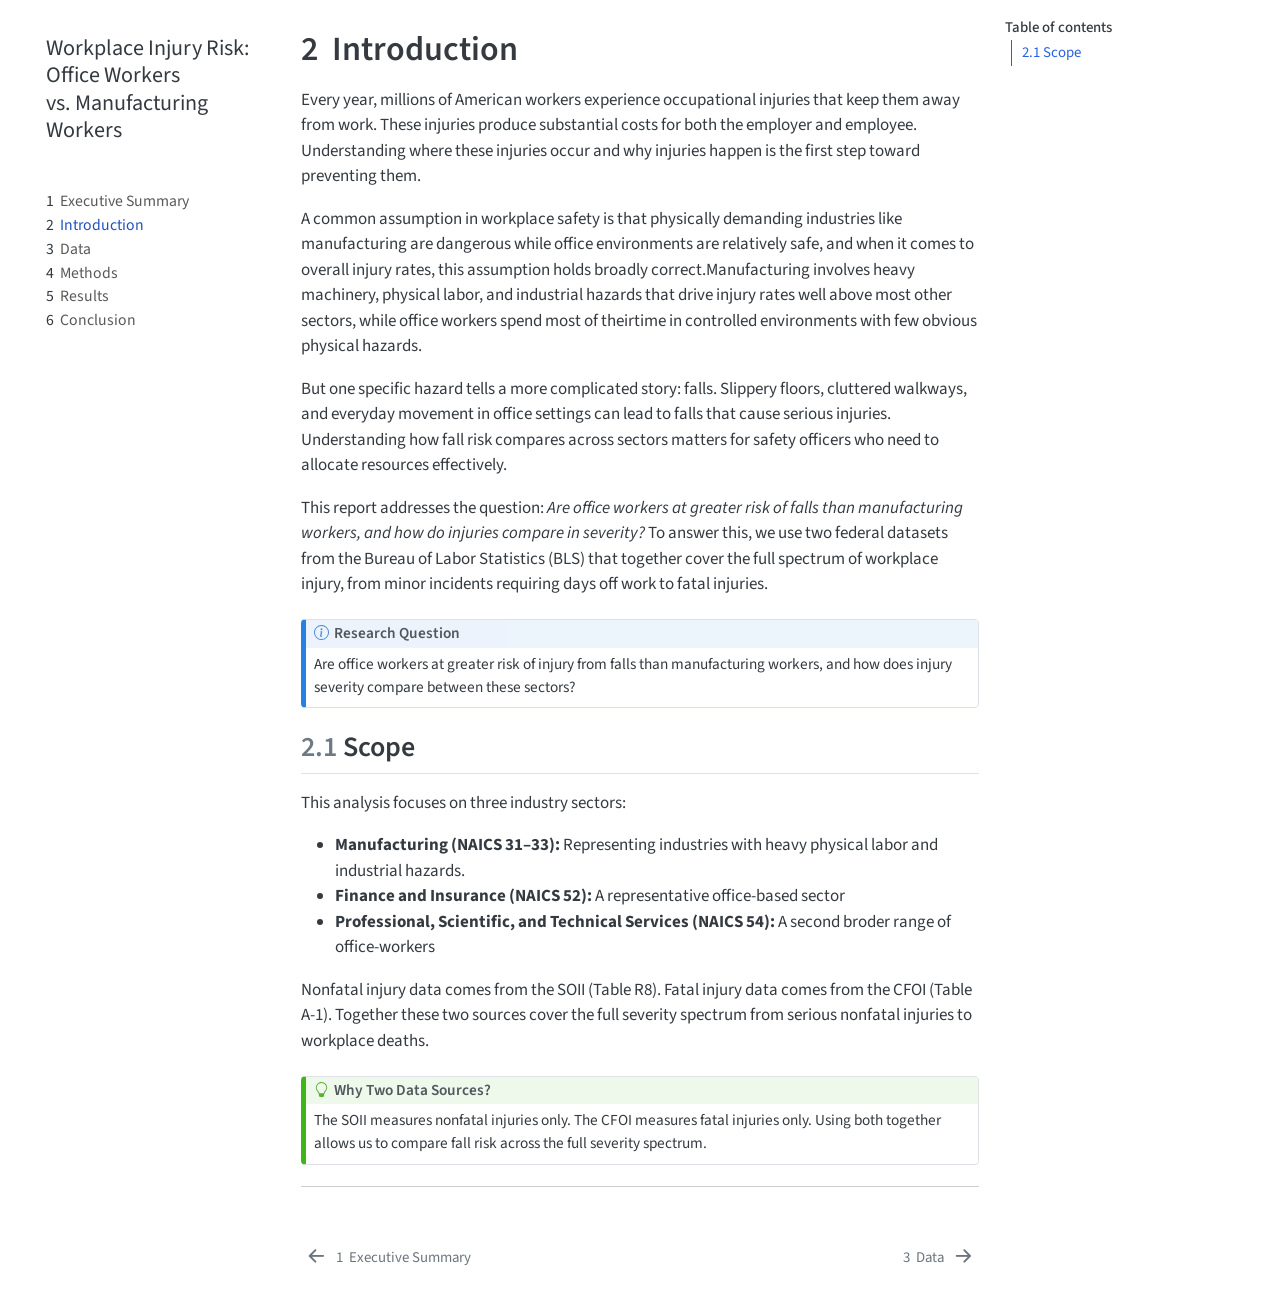
==== commit db719579: "merge attempt" ====
--- a/docs/01-intro.html
+++ b/docs/01-intro.html
@@ -2,16 +2,13 @@
 <html xmlns="http://www.w3.org/1999/xhtml" lang="en" xml:lang="en"><head>
 
 <meta charset="utf-8">
-<meta name="generator" content="quarto-1.9.37">
+<meta name="generator" content="quarto-1.6.40">
 
 <meta name="viewport" content="width=device-width, initial-scale=1.0, user-scalable=yes">
 
 
 <title>2&nbsp; Introduction – Workplace Injury Risk: Office Workers vs. Manufacturing Workers</title>
 <style>
-/* Default styles provided by pandoc.
-** See https://pandoc.org/MANUAL.html#variables-for-html for config info.
-*/
 code{white-space: pre-wrap;}
 span.smallcaps{font-variant: small-caps;}
 div.columns{display: flex; gap: min(4vw, 1.5em);}
@@ -35,16 +32,15 @@
 <meta name="quarto:offset" content="./">
 <link href="./02-data.html" rel="next">
 <link href="./index.html" rel="prev">
-<script src="site_libs/quarto-html/quarto.js" type="module"></script>
-<script src="site_libs/quarto-html/tabsets/tabsets.js" type="module"></script>
+<script src="site_libs/quarto-html/quarto.js"></script>
 <script src="site_libs/quarto-html/popper.min.js"></script>
 <script src="site_libs/quarto-html/tippy.umd.min.js"></script>
 <script src="site_libs/quarto-html/anchor.min.js"></script>
 <link href="site_libs/quarto-html/tippy.css" rel="stylesheet">
-<link href="site_libs/quarto-html/quarto-syntax-highlighting-7f8f88aac4f3542376d5c11b86a4c14d.css" rel="stylesheet" id="quarto-text-highlighting-styles">
+<link href="site_libs/quarto-html/quarto-syntax-highlighting-549806ee2085284f45b00abea8c6df48.css" rel="stylesheet" id="quarto-text-highlighting-styles">
 <script src="site_libs/bootstrap/bootstrap.min.js"></script>
 <link href="site_libs/bootstrap/bootstrap-icons.css" rel="stylesheet">
-<link href="site_libs/bootstrap/bootstrap-bf8fa9e8249832a856e03359fc135c1e.min.css" rel="stylesheet" append-hash="true" id="quarto-bootstrap" data-mode="light">
+<link href="site_libs/bootstrap/bootstrap-8da5b4427184b79ecddefad3d342027e.min.css" rel="stylesheet" append-hash="true" id="quarto-bootstrap" data-mode="light">
 <script id="quarto-search-options" type="application/json">{
   "location": "sidebar",
   "copy-button": false,
@@ -76,7 +72,7 @@
 
 </head>
 
-<body class="nav-sidebar floating quarto-light">
+<body class="nav-sidebar floating">
 
 <div id="quarto-search-results"></div>
   <header id="quarto-header" class="headroom fixed-top">
@@ -146,12 +142,6 @@
  <span class="menu-text"><span class="chapter-number">6</span>&nbsp; <span class="chapter-title">Conclusion</span></span></a>
   </div>
 </li>
-        <li class="sidebar-item">
-  <div class="sidebar-item-container"> 
-  <a href="./references.html" class="sidebar-item-text sidebar-link">
- <span class="menu-text">References</span></a>
-  </div>
-</li>
     </ul>
     </div>
 </nav>
@@ -198,7 +188,7 @@
 <i class="callout-icon"></i>
 </div>
 <div class="callout-title-container flex-fill">
-<span class="screen-reader-only">Note</span>Research Question
+Research Question
 </div>
 </div>
 <div class="callout-body-container callout-body">
@@ -220,7 +210,7 @@
 <i class="callout-icon"></i>
 </div>
 <div class="callout-title-container flex-fill">
-<span class="screen-reader-only">Tip</span>Why Two Data Sources?
+Why Two Data Sources?
 </div>
 </div>
 <div class="callout-body-container callout-body">
@@ -234,243 +224,236 @@
 
 </main> <!-- /main -->
 <script id="quarto-html-after-body" type="application/javascript">
-  window.document.addEventListener("DOMContentLoaded", function (event) {
-    const icon = "";
-    const anchorJS = new window.AnchorJS();
-    anchorJS.options = {
-      placement: 'right',
-      icon: icon
-    };
-    anchorJS.add('.anchored');
-    const isCodeAnnotation = (el) => {
-      for (const clz of el.classList) {
-        if (clz.startsWith('code-annotation-')) {                     
-          return true;
-        }
-      }
-      return false;
-    }
-    const onCopySuccess = function(e) {
-      // button target
-      const button = e.trigger;
-      // don't keep focus
-      button.blur();
-      // flash "checked"
-      button.classList.add('code-copy-button-checked');
-      var currentTitle = button.getAttribute("title");
-      button.setAttribute("title", "Copied!");
-      let tooltip;
-      if (window.bootstrap) {
-        button.setAttribute("data-bs-toggle", "tooltip");
-        button.setAttribute("data-bs-placement", "left");
-        button.setAttribute("data-bs-title", "Copied!");
-        tooltip = new bootstrap.Tooltip(button, 
-          { trigger: "manual", 
-            customClass: "code-copy-button-tooltip",
-            offset: [0, -8]});
-        tooltip.show();    
-      }
-      setTimeout(function() {
-        if (tooltip) {
-          tooltip.hide();
-          button.removeAttribute("data-bs-title");
-          button.removeAttribute("data-bs-toggle");
-          button.removeAttribute("data-bs-placement");
-        }
-        button.setAttribute("title", currentTitle);
-        button.classList.remove('code-copy-button-checked');
-      }, 1000);
-      // clear code selection
-      e.clearSelection();
-    }
-    const getTextToCopy = function(trigger) {
-      const outerScaffold = trigger.parentElement.cloneNode(true);
-      const codeEl = outerScaffold.querySelector('code');
+window.document.addEventListener("DOMContentLoaded", function (event) {
+  const toggleBodyColorMode = (bsSheetEl) => {
+    const mode = bsSheetEl.getAttribute("data-mode");
+    const bodyEl = window.document.querySelector("body");
+    if (mode === "dark") {
+      bodyEl.classList.add("quarto-dark");
+      bodyEl.classList.remove("quarto-light");
+    } else {
+      bodyEl.classList.add("quarto-light");
+      bodyEl.classList.remove("quarto-dark");
+    }
+  }
+  const toggleBodyColorPrimary = () => {
+    const bsSheetEl = window.document.querySelector("link#quarto-bootstrap");
+    if (bsSheetEl) {
+      toggleBodyColorMode(bsSheetEl);
+    }
+  }
+  toggleBodyColorPrimary();  
+  const icon = "";
+  const anchorJS = new window.AnchorJS();
+  anchorJS.options = {
+    placement: 'right',
+    icon: icon
+  };
+  anchorJS.add('.anchored');
+  const isCodeAnnotation = (el) => {
+    for (const clz of el.classList) {
+      if (clz.startsWith('code-annotation-')) {                     
+        return true;
+      }
+    }
+    return false;
+  }
+  const onCopySuccess = function(e) {
+    // button target
+    const button = e.trigger;
+    // don't keep focus
+    button.blur();
+    // flash "checked"
+    button.classList.add('code-copy-button-checked');
+    var currentTitle = button.getAttribute("title");
+    button.setAttribute("title", "Copied!");
+    let tooltip;
+    if (window.bootstrap) {
+      button.setAttribute("data-bs-toggle", "tooltip");
+      button.setAttribute("data-bs-placement", "left");
+      button.setAttribute("data-bs-title", "Copied!");
+      tooltip = new bootstrap.Tooltip(button, 
+        { trigger: "manual", 
+          customClass: "code-copy-button-tooltip",
+          offset: [0, -8]});
+      tooltip.show();    
+    }
+    setTimeout(function() {
+      if (tooltip) {
+        tooltip.hide();
+        button.removeAttribute("data-bs-title");
+        button.removeAttribute("data-bs-toggle");
+        button.removeAttribute("data-bs-placement");
+      }
+      button.setAttribute("title", currentTitle);
+      button.classList.remove('code-copy-button-checked');
+    }, 1000);
+    // clear code selection
+    e.clearSelection();
+  }
+  const getTextToCopy = function(trigger) {
+      const codeEl = trigger.previousElementSibling.cloneNode(true);
       for (const childEl of codeEl.children) {
         if (isCodeAnnotation(childEl)) {
           childEl.remove();
         }
       }
       return codeEl.innerText;
-    }
-    const clipboard = new window.ClipboardJS('.code-copy-button:not([data-in-quarto-modal])', {
-      text: getTextToCopy
+  }
+  const clipboard = new window.ClipboardJS('.code-copy-button:not([data-in-quarto-modal])', {
+    text: getTextToCopy
+  });
+  clipboard.on('success', onCopySuccess);
+  if (window.document.getElementById('quarto-embedded-source-code-modal')) {
+    const clipboardModal = new window.ClipboardJS('.code-copy-button[data-in-quarto-modal]', {
+      text: getTextToCopy,
+      container: window.document.getElementById('quarto-embedded-source-code-modal')
     });
-    clipboard.on('success', onCopySuccess);
-    if (window.document.getElementById('quarto-embedded-source-code-modal')) {
-      const clipboardModal = new window.ClipboardJS('.code-copy-button[data-in-quarto-modal]', {
-        text: getTextToCopy,
-        container: window.document.getElementById('quarto-embedded-source-code-modal')
-      });
-      clipboardModal.on('success', onCopySuccess);
-    }
-      var localhostRegex = new RegExp(/^(?:http|https):\/\/localhost\:?[0-9]*\//);
-      var mailtoRegex = new RegExp(/^mailto:/);
-        var filterRegex = new RegExp('/' + window.location.host + '/');
-      var isInternal = (href) => {
-          return filterRegex.test(href) || localhostRegex.test(href) || mailtoRegex.test(href);
-      }
-      // Inspect non-navigation links and adorn them if external
-     var links = window.document.querySelectorAll('a[href]:not(.nav-link):not(.navbar-brand):not(.toc-action):not(.sidebar-link):not(.sidebar-item-toggle):not(.pagination-link):not(.no-external):not([aria-hidden]):not(.dropdown-item):not(.quarto-navigation-tool):not(.about-link)');
-      for (var i=0; i<links.length; i++) {
-        const link = links[i];
-        if (!isInternal(link.href)) {
-          // undo the damage that might have been done by quarto-nav.js in the case of
-          // links that we want to consider external
-          if (link.dataset.originalHref !== undefined) {
-            link.href = link.dataset.originalHref;
+    clipboardModal.on('success', onCopySuccess);
+  }
+    var localhostRegex = new RegExp(/^(?:http|https):\/\/localhost\:?[0-9]*\//);
+    var mailtoRegex = new RegExp(/^mailto:/);
+      var filterRegex = new RegExp('/' + window.location.host + '/');
+    var isInternal = (href) => {
+        return filterRegex.test(href) || localhostRegex.test(href) || mailtoRegex.test(href);
+    }
+    // Inspect non-navigation links and adorn them if external
+ 	var links = window.document.querySelectorAll('a[href]:not(.nav-link):not(.navbar-brand):not(.toc-action):not(.sidebar-link):not(.sidebar-item-toggle):not(.pagination-link):not(.no-external):not([aria-hidden]):not(.dropdown-item):not(.quarto-navigation-tool):not(.about-link)');
+    for (var i=0; i<links.length; i++) {
+      const link = links[i];
+      if (!isInternal(link.href)) {
+        // undo the damage that might have been done by quarto-nav.js in the case of
+        // links that we want to consider external
+        if (link.dataset.originalHref !== undefined) {
+          link.href = link.dataset.originalHref;
+        }
+      }
+    }
+  function tippyHover(el, contentFn, onTriggerFn, onUntriggerFn) {
+    const config = {
+      allowHTML: true,
+      maxWidth: 500,
+      delay: 100,
+      arrow: false,
+      appendTo: function(el) {
+          return el.parentElement;
+      },
+      interactive: true,
+      interactiveBorder: 10,
+      theme: 'quarto',
+      placement: 'bottom-start',
+    };
+    if (contentFn) {
+      config.content = contentFn;
+    }
+    if (onTriggerFn) {
+      config.onTrigger = onTriggerFn;
+    }
+    if (onUntriggerFn) {
+      config.onUntrigger = onUntriggerFn;
+    }
+    window.tippy(el, config); 
+  }
+  const noterefs = window.document.querySelectorAll('a[role="doc-noteref"]');
+  for (var i=0; i<noterefs.length; i++) {
+    const ref = noterefs[i];
+    tippyHover(ref, function() {
+      // use id or data attribute instead here
+      let href = ref.getAttribute('data-footnote-href') || ref.getAttribute('href');
+      try { href = new URL(href).hash; } catch {}
+      const id = href.replace(/^#\/?/, "");
+      const note = window.document.getElementById(id);
+      if (note) {
+        return note.innerHTML;
+      } else {
+        return "";
+      }
+    });
+  }
+  const xrefs = window.document.querySelectorAll('a.quarto-xref');
+  const processXRef = (id, note) => {
+    // Strip column container classes
+    const stripColumnClz = (el) => {
+      el.classList.remove("page-full", "page-columns");
+      if (el.children) {
+        for (const child of el.children) {
+          stripColumnClz(child);
+        }
+      }
+    }
+    stripColumnClz(note)
+    if (id === null || id.startsWith('sec-')) {
+      // Special case sections, only their first couple elements
+      const container = document.createElement("div");
+      if (note.children && note.children.length > 2) {
+        container.appendChild(note.children[0].cloneNode(true));
+        for (let i = 1; i < note.children.length; i++) {
+          const child = note.children[i];
+          if (child.tagName === "P" && child.innerText === "") {
+            continue;
+          } else {
+            container.appendChild(child.cloneNode(true));
+            break;
           }
         }
-      }
-    function tippyHover(el, contentFn, onTriggerFn, onUntriggerFn) {
-      const config = {
-        allowHTML: true,
-        maxWidth: 500,
-        delay: 100,
-        arrow: false,
-        appendTo: function(el) {
-            return el.parentElement;
-        },
-        interactive: true,
-        interactiveBorder: 10,
-        theme: 'quarto',
-        placement: 'bottom-start',
-      };
-      if (contentFn) {
-        config.content = contentFn;
-      }
-      if (onTriggerFn) {
-        config.onTrigger = onTriggerFn;
-      }
-      if (onUntriggerFn) {
-        config.onUntrigger = onUntriggerFn;
-      }
-      window.tippy(el, config); 
-    }
-    const noterefs = window.document.querySelectorAll('a[role="doc-noteref"]');
-    for (var i=0; i<noterefs.length; i++) {
-      const ref = noterefs[i];
-      tippyHover(ref, function() {
-        // use id or data attribute instead here
-        let href = ref.getAttribute('data-footnote-href') || ref.getAttribute('href');
-        try { href = new URL(href).hash; } catch {}
-        const id = href.replace(/^#\/?/, "");
-        const note = window.document.getElementById(id);
-        if (note) {
-          return note.innerHTML;
-        } else {
-          return "";
-        }
-      });
-    }
-    const xrefs = window.document.querySelectorAll('a.quarto-xref');
-    const processXRef = (id, note) => {
-      // Strip column container classes
-      const stripColumnClz = (el) => {
-        el.classList.remove("page-full", "page-columns");
-        if (el.children) {
-          for (const child of el.children) {
-            stripColumnClz(child);
-          }
-        }
-      }
-      stripColumnClz(note)
-      if (id === null || id.startsWith('sec-')) {
-        // Special case sections, only their first couple elements
-        const container = document.createElement("div");
-        if (note.children && note.children.length > 2) {
-          container.appendChild(note.children[0].cloneNode(true));
-          for (let i = 1; i < note.children.length; i++) {
-            const child = note.children[i];
-            if (child.tagName === "P" && child.innerText === "") {
-              continue;
-            } else {
-              container.appendChild(child.cloneNode(true));
-              break;
-            }
-          }
-          if (window.Quarto?.typesetMath) {
-            window.Quarto.typesetMath(container);
-          }
-          return container.innerHTML
-        } else {
-          if (window.Quarto?.typesetMath) {
-            window.Quarto.typesetMath(note);
-          }
-          return note.innerHTML;
-        }
+        if (window.Quarto?.typesetMath) {
+          window.Quarto.typesetMath(container);
+        }
+        return container.innerHTML
       } else {
-        // Remove any anchor links if they are present
-        const anchorLink = note.querySelector('a.anchorjs-link');
-        if (anchorLink) {
-          anchorLink.remove();
-        }
         if (window.Quarto?.typesetMath) {
           window.Quarto.typesetMath(note);
         }
-        if (note.classList.contains("callout")) {
-          return note.outerHTML;
-        } else {
-          return note.innerHTML;
-        }
-      }
-    }
-    for (var i=0; i<xrefs.length; i++) {
-      const xref = xrefs[i];
-      tippyHover(xref, undefined, function(instance) {
-        instance.disable();
-        let url = xref.getAttribute('href');
-        let hash = undefined; 
-        if (url.startsWith('#')) {
-          hash = url;
-        } else {
-          try { hash = new URL(url).hash; } catch {}
-        }
-        if (hash) {
-          const id = hash.replace(/^#\/?/, "");
-          const note = window.document.getElementById(id);
-          if (note !== null) {
-            try {
-              const html = processXRef(id, note.cloneNode(true));
-              instance.setContent(html);
-            } finally {
-              instance.enable();
-              instance.show();
-            }
-          } else {
-            // See if we can fetch this
-            fetch(url.split('#')[0])
-            .then(res => res.text())
-            .then(html => {
-              const parser = new DOMParser();
-              const htmlDoc = parser.parseFromString(html, "text/html");
-              const note = htmlDoc.getElementById(id);
-              if (note !== null) {
-                const html = processXRef(id, note);
-                instance.setContent(html);
-              } 
-            }).finally(() => {
-              instance.enable();
-              instance.show();
-            });
+        return note.innerHTML;
+      }
+    } else {
+      // Remove any anchor links if they are present
+      const anchorLink = note.querySelector('a.anchorjs-link');
+      if (anchorLink) {
+        anchorLink.remove();
+      }
+      if (window.Quarto?.typesetMath) {
+        window.Quarto.typesetMath(note);
+      }
+      if (note.classList.contains("callout")) {
+        return note.outerHTML;
+      } else {
+        return note.innerHTML;
+      }
+    }
+  }
+  for (var i=0; i<xrefs.length; i++) {
+    const xref = xrefs[i];
+    tippyHover(xref, undefined, function(instance) {
+      instance.disable();
+      let url = xref.getAttribute('href');
+      let hash = undefined; 
+      if (url.startsWith('#')) {
+        hash = url;
+      } else {
+        try { hash = new URL(url).hash; } catch {}
+      }
+      if (hash) {
+        const id = hash.replace(/^#\/?/, "");
+        const note = window.document.getElementById(id);
+        if (note !== null) {
+          try {
+            const html = processXRef(id, note.cloneNode(true));
+            instance.setContent(html);
+          } finally {
+            instance.enable();
+            instance.show();
           }
         } else {
-          // See if we can fetch a full url (with no hash to target)
-          // This is a special case and we should probably do some content thinning / targeting
-          fetch(url)
+          // See if we can fetch this
+          fetch(url.split('#')[0])
           .then(res => res.text())
           .then(html => {
             const parser = new DOMParser();
             const htmlDoc = parser.parseFromString(html, "text/html");
-            const note = htmlDoc.querySelector('main.content');
+            const note = htmlDoc.getElementById(id);
             if (note !== null) {
-              // This should only happen for chapter cross references
-              // (since there is no id in the URL)
-              // remove the first header
-              if (note.children.length > 0 && note.children[0].tagName === "HEADER") {
-                note.children[0].remove();
-              }
-              const html = processXRef(null, note);
+              const html = processXRef(id, note);
               instance.setContent(html);
             } 
           }).finally(() => {
@@ -478,161 +461,185 @@
             instance.show();
           });
         }
-      }, function(instance) {
+      } else {
+        // See if we can fetch a full url (with no hash to target)
+        // This is a special case and we should probably do some content thinning / targeting
+        fetch(url)
+        .then(res => res.text())
+        .then(html => {
+          const parser = new DOMParser();
+          const htmlDoc = parser.parseFromString(html, "text/html");
+          const note = htmlDoc.querySelector('main.content');
+          if (note !== null) {
+            // This should only happen for chapter cross references
+            // (since there is no id in the URL)
+            // remove the first header
+            if (note.children.length > 0 && note.children[0].tagName === "HEADER") {
+              note.children[0].remove();
+            }
+            const html = processXRef(null, note);
+            instance.setContent(html);
+          } 
+        }).finally(() => {
+          instance.enable();
+          instance.show();
+        });
+      }
+    }, function(instance) {
+    });
+  }
+      let selectedAnnoteEl;
+      const selectorForAnnotation = ( cell, annotation) => {
+        let cellAttr = 'data-code-cell="' + cell + '"';
+        let lineAttr = 'data-code-annotation="' +  annotation + '"';
+        const selector = 'span[' + cellAttr + '][' + lineAttr + ']';
+        return selector;
+      }
+      const selectCodeLines = (annoteEl) => {
+        const doc = window.document;
+        const targetCell = annoteEl.getAttribute("data-target-cell");
+        const targetAnnotation = annoteEl.getAttribute("data-target-annotation");
+        const annoteSpan = window.document.querySelector(selectorForAnnotation(targetCell, targetAnnotation));
+        const lines = annoteSpan.getAttribute("data-code-lines").split(",");
+        const lineIds = lines.map((line) => {
+          return targetCell + "-" + line;
+        })
+        let top = null;
+        let height = null;
+        let parent = null;
+        if (lineIds.length > 0) {
+            //compute the position of the single el (top and bottom and make a div)
+            const el = window.document.getElementById(lineIds[0]);
+            top = el.offsetTop;
+            height = el.offsetHeight;
+            parent = el.parentElement.parentElement;
+          if (lineIds.length > 1) {
+            const lastEl = window.document.getElementById(lineIds[lineIds.length - 1]);
+            const bottom = lastEl.offsetTop + lastEl.offsetHeight;
+            height = bottom - top;
+          }
+          if (top !== null && height !== null && parent !== null) {
+            // cook up a div (if necessary) and position it 
+            let div = window.document.getElementById("code-annotation-line-highlight");
+            if (div === null) {
+              div = window.document.createElement("div");
+              div.setAttribute("id", "code-annotation-line-highlight");
+              div.style.position = 'absolute';
+              parent.appendChild(div);
+            }
+            div.style.top = top - 2 + "px";
+            div.style.height = height + 4 + "px";
+            div.style.left = 0;
+            let gutterDiv = window.document.getElementById("code-annotation-line-highlight-gutter");
+            if (gutterDiv === null) {
+              gutterDiv = window.document.createElement("div");
+              gutterDiv.setAttribute("id", "code-annotation-line-highlight-gutter");
+              gutterDiv.style.position = 'absolute';
+              const codeCell = window.document.getElementById(targetCell);
+              const gutter = codeCell.querySelector('.code-annotation-gutter');
+              gutter.appendChild(gutterDiv);
+            }
+            gutterDiv.style.top = top - 2 + "px";
+            gutterDiv.style.height = height + 4 + "px";
+          }
+          selectedAnnoteEl = annoteEl;
+        }
+      };
+      const unselectCodeLines = () => {
+        const elementsIds = ["code-annotation-line-highlight", "code-annotation-line-highlight-gutter"];
+        elementsIds.forEach((elId) => {
+          const div = window.document.getElementById(elId);
+          if (div) {
+            div.remove();
+          }
+        });
+        selectedAnnoteEl = undefined;
+      };
+        // Handle positioning of the toggle
+    window.addEventListener(
+      "resize",
+      throttle(() => {
+        elRect = undefined;
+        if (selectedAnnoteEl) {
+          selectCodeLines(selectedAnnoteEl);
+        }
+      }, 10)
+    );
+    function throttle(fn, ms) {
+    let throttle = false;
+    let timer;
+      return (...args) => {
+        if(!throttle) { // first call gets through
+            fn.apply(this, args);
+            throttle = true;
+        } else { // all the others get throttled
+            if(timer) clearTimeout(timer); // cancel #2
+            timer = setTimeout(() => {
+              fn.apply(this, args);
+              timer = throttle = false;
+            }, ms);
+        }
+      };
+    }
+      // Attach click handler to the DT
+      const annoteDls = window.document.querySelectorAll('dt[data-target-cell]');
+      for (const annoteDlNode of annoteDls) {
+        annoteDlNode.addEventListener('click', (event) => {
+          const clickedEl = event.target;
+          if (clickedEl !== selectedAnnoteEl) {
+            unselectCodeLines();
+            const activeEl = window.document.querySelector('dt[data-target-cell].code-annotation-active');
+            if (activeEl) {
+              activeEl.classList.remove('code-annotation-active');
+            }
+            selectCodeLines(clickedEl);
+            clickedEl.classList.add('code-annotation-active');
+          } else {
+            // Unselect the line
+            unselectCodeLines();
+            clickedEl.classList.remove('code-annotation-active');
+          }
+        });
+      }
+  const findCites = (el) => {
+    const parentEl = el.parentElement;
+    if (parentEl) {
+      const cites = parentEl.dataset.cites;
+      if (cites) {
+        return {
+          el,
+          cites: cites.split(' ')
+        };
+      } else {
+        return findCites(el.parentElement)
+      }
+    } else {
+      return undefined;
+    }
+  };
+  var bibliorefs = window.document.querySelectorAll('a[role="doc-biblioref"]');
+  for (var i=0; i<bibliorefs.length; i++) {
+    const ref = bibliorefs[i];
+    const citeInfo = findCites(ref);
+    if (citeInfo) {
+      tippyHover(citeInfo.el, function() {
+        var popup = window.document.createElement('div');
+        citeInfo.cites.forEach(function(cite) {
+          var citeDiv = window.document.createElement('div');
+          citeDiv.classList.add('hanging-indent');
+          citeDiv.classList.add('csl-entry');
+          var biblioDiv = window.document.getElementById('ref-' + cite);
+          if (biblioDiv) {
+            citeDiv.innerHTML = biblioDiv.innerHTML;
+          }
+          popup.appendChild(citeDiv);
+        });
+        return popup.innerHTML;
       });
     }
-        let selectedAnnoteEl;
-        const selectorForAnnotation = ( cell, annotation) => {
-          let cellAttr = 'data-code-cell="' + cell + '"';
-          let lineAttr = 'data-code-annotation="' +  annotation + '"';
-          const selector = 'span[' + cellAttr + '][' + lineAttr + ']';
-          return selector;
-        }
-        const selectCodeLines = (annoteEl) => {
-          const doc = window.document;
-          const targetCell = annoteEl.getAttribute("data-target-cell");
-          const targetAnnotation = annoteEl.getAttribute("data-target-annotation");
-          const annoteSpan = window.document.querySelector(selectorForAnnotation(targetCell, targetAnnotation));
-          const lines = annoteSpan.getAttribute("data-code-lines").split(",");
-          const lineIds = lines.map((line) => {
-            return targetCell + "-" + line;
-          })
-          let top = null;
-          let height = null;
-          let parent = null;
-          if (lineIds.length > 0) {
-              //compute the position of the single el (top and bottom and make a div)
-              const el = window.document.getElementById(lineIds[0]);
-              top = el.offsetTop;
-              height = el.offsetHeight;
-              parent = el.parentElement.parentElement;
-            if (lineIds.length > 1) {
-              const lastEl = window.document.getElementById(lineIds[lineIds.length - 1]);
-              const bottom = lastEl.offsetTop + lastEl.offsetHeight;
-              height = bottom - top;
-            }
-            if (top !== null && height !== null && parent !== null) {
-              // cook up a div (if necessary) and position it 
-              let div = window.document.getElementById("code-annotation-line-highlight");
-              if (div === null) {
-                div = window.document.createElement("div");
-                div.setAttribute("id", "code-annotation-line-highlight");
-                div.style.position = 'absolute';
-                parent.appendChild(div);
-              }
-              div.style.top = top - 2 + "px";
-              div.style.height = height + 4 + "px";
-              div.style.left = 0;
-              let gutterDiv = window.document.getElementById("code-annotation-line-highlight-gutter");
-              if (gutterDiv === null) {
-                gutterDiv = window.document.createElement("div");
-                gutterDiv.setAttribute("id", "code-annotation-line-highlight-gutter");
-                gutterDiv.style.position = 'absolute';
-                const codeCell = window.document.getElementById(targetCell);
-                const gutter = codeCell.querySelector('.code-annotation-gutter');
-                gutter.appendChild(gutterDiv);
-              }
-              gutterDiv.style.top = top - 2 + "px";
-              gutterDiv.style.height = height + 4 + "px";
-            }
-            selectedAnnoteEl = annoteEl;
-          }
-        };
-        const unselectCodeLines = () => {
-          const elementsIds = ["code-annotation-line-highlight", "code-annotation-line-highlight-gutter"];
-          elementsIds.forEach((elId) => {
-            const div = window.document.getElementById(elId);
-            if (div) {
-              div.remove();
-            }
-          });
-          selectedAnnoteEl = undefined;
-        };
-          // Handle positioning of the toggle
-      window.addEventListener(
-        "resize",
-        throttle(() => {
-          elRect = undefined;
-          if (selectedAnnoteEl) {
-            selectCodeLines(selectedAnnoteEl);
-          }
-        }, 10)
-      );
-      function throttle(fn, ms) {
-      let throttle = false;
-      let timer;
-        return (...args) => {
-          if(!throttle) { // first call gets through
-              fn.apply(this, args);
-              throttle = true;
-          } else { // all the others get throttled
-              if(timer) clearTimeout(timer); // cancel #2
-              timer = setTimeout(() => {
-                fn.apply(this, args);
-                timer = throttle = false;
-              }, ms);
-          }
-        };
-      }
-        // Attach click handler to the DT
-        const annoteDls = window.document.querySelectorAll('dt[data-target-cell]');
-        for (const annoteDlNode of annoteDls) {
-          annoteDlNode.addEventListener('click', (event) => {
-            const clickedEl = event.target;
-            if (clickedEl !== selectedAnnoteEl) {
-              unselectCodeLines();
-              const activeEl = window.document.querySelector('dt[data-target-cell].code-annotation-active');
-              if (activeEl) {
-                activeEl.classList.remove('code-annotation-active');
-              }
-              selectCodeLines(clickedEl);
-              clickedEl.classList.add('code-annotation-active');
-            } else {
-              // Unselect the line
-              unselectCodeLines();
-              clickedEl.classList.remove('code-annotation-active');
-            }
-          });
-        }
-    const findCites = (el) => {
-      const parentEl = el.parentElement;
-      if (parentEl) {
-        const cites = parentEl.dataset.cites;
-        if (cites) {
-          return {
-            el,
-            cites: cites.split(' ')
-          };
-        } else {
-          return findCites(el.parentElement)
-        }
-      } else {
-        return undefined;
-      }
-    };
-    var bibliorefs = window.document.querySelectorAll('a[role="doc-biblioref"]');
-    for (var i=0; i<bibliorefs.length; i++) {
-      const ref = bibliorefs[i];
-      const citeInfo = findCites(ref);
-      if (citeInfo) {
-        tippyHover(citeInfo.el, function() {
-          var popup = window.document.createElement('div');
-          citeInfo.cites.forEach(function(cite) {
-            var citeDiv = window.document.createElement('div');
-            citeDiv.classList.add('hanging-indent');
-            citeDiv.classList.add('csl-entry');
-            var biblioDiv = window.document.getElementById('ref-' + cite);
-            if (biblioDiv) {
-              citeDiv.innerHTML = biblioDiv.innerHTML;
-            }
-            popup.appendChild(citeDiv);
-          });
-          return popup.innerHTML;
-        });
-      }
-    }
-  });
-  </script>
+  }
+});
+</script>
 <nav class="page-navigation">
   <div class="nav-page nav-page-previous">
       <a href="./index.html" class="pagination-link" aria-label="Executive Summary">
--- a/docs/site_libs/quarto-html/quarto-syntax-highlighting-549806ee2085284f45b00abea8c6df48.css
+++ b/docs/site_libs/quarto-html/quarto-syntax-highlighting-549806ee2085284f45b00abea8c6df48.css
@@ -0,0 +1,205 @@
+/* quarto syntax highlight colors */
+:root {
+  --quarto-hl-ot-color: #003B4F;
+  --quarto-hl-at-color: #657422;
+  --quarto-hl-ss-color: #20794D;
+  --quarto-hl-an-color: #5E5E5E;
+  --quarto-hl-fu-color: #4758AB;
+  --quarto-hl-st-color: #20794D;
+  --quarto-hl-cf-color: #003B4F;
+  --quarto-hl-op-color: #5E5E5E;
+  --quarto-hl-er-color: #AD0000;
+  --quarto-hl-bn-color: #AD0000;
+  --quarto-hl-al-color: #AD0000;
+  --quarto-hl-va-color: #111111;
+  --quarto-hl-bu-color: inherit;
+  --quarto-hl-ex-color: inherit;
+  --quarto-hl-pp-color: #AD0000;
+  --quarto-hl-in-color: #5E5E5E;
+  --quarto-hl-vs-color: #20794D;
+  --quarto-hl-wa-color: #5E5E5E;
+  --quarto-hl-do-color: #5E5E5E;
+  --quarto-hl-im-color: #00769E;
+  --quarto-hl-ch-color: #20794D;
+  --quarto-hl-dt-color: #AD0000;
+  --quarto-hl-fl-color: #AD0000;
+  --quarto-hl-co-color: #5E5E5E;
+  --quarto-hl-cv-color: #5E5E5E;
+  --quarto-hl-cn-color: #8f5902;
+  --quarto-hl-sc-color: #5E5E5E;
+  --quarto-hl-dv-color: #AD0000;
+  --quarto-hl-kw-color: #003B4F;
+}
+
+/* other quarto variables */
+:root {
+  --quarto-font-monospace: SFMono-Regular, Menlo, Monaco, Consolas, "Liberation Mono", "Courier New", monospace;
+}
+
+pre > code.sourceCode > span {
+  color: #003B4F;
+}
+
+code span {
+  color: #003B4F;
+}
+
+code.sourceCode > span {
+  color: #003B4F;
+}
+
+div.sourceCode,
+div.sourceCode pre.sourceCode {
+  color: #003B4F;
+}
+
+code span.ot {
+  color: #003B4F;
+  font-style: inherit;
+}
+
+code span.at {
+  color: #657422;
+  font-style: inherit;
+}
+
+code span.ss {
+  color: #20794D;
+  font-style: inherit;
+}
+
+code span.an {
+  color: #5E5E5E;
+  font-style: inherit;
+}
+
+code span.fu {
+  color: #4758AB;
+  font-style: inherit;
+}
+
+code span.st {
+  color: #20794D;
+  font-style: inherit;
+}
+
+code span.cf {
+  color: #003B4F;
+  font-weight: bold;
+  font-style: inherit;
+}
+
+code span.op {
+  color: #5E5E5E;
+  font-style: inherit;
+}
+
+code span.er {
+  color: #AD0000;
+  font-style: inherit;
+}
+
+code span.bn {
+  color: #AD0000;
+  font-style: inherit;
+}
+
+code span.al {
+  color: #AD0000;
+  font-style: inherit;
+}
+
+code span.va {
+  color: #111111;
+  font-style: inherit;
+}
+
+code span.bu {
+  font-style: inherit;
+}
+
+code span.ex {
+  font-style: inherit;
+}
+
+code span.pp {
+  color: #AD0000;
+  font-style: inherit;
+}
+
+code span.in {
+  color: #5E5E5E;
+  font-style: inherit;
+}
+
+code span.vs {
+  color: #20794D;
+  font-style: inherit;
+}
+
+code span.wa {
+  color: #5E5E5E;
+  font-style: italic;
+}
+
+code span.do {
+  color: #5E5E5E;
+  font-style: italic;
+}
+
+code span.im {
+  color: #00769E;
+  font-style: inherit;
+}
+
+code span.ch {
+  color: #20794D;
+  font-style: inherit;
+}
+
+code span.dt {
+  color: #AD0000;
+  font-style: inherit;
+}
+
+code span.fl {
+  color: #AD0000;
+  font-style: inherit;
+}
+
+code span.co {
+  color: #5E5E5E;
+  font-style: inherit;
+}
+
+code span.cv {
+  color: #5E5E5E;
+  font-style: italic;
+}
+
+code span.cn {
+  color: #8f5902;
+  font-style: inherit;
+}
+
+code span.sc {
+  color: #5E5E5E;
+  font-style: inherit;
+}
+
+code span.dv {
+  color: #AD0000;
+  font-style: inherit;
+}
+
+code span.kw {
+  color: #003B4F;
+  font-weight: bold;
+  font-style: inherit;
+}
+
+.prevent-inlining {
+  content: "</";
+}
+
+/*# sourceMappingURL=ae99138f4fbc2fb4c9f5e5cd69c22459.css.map */
